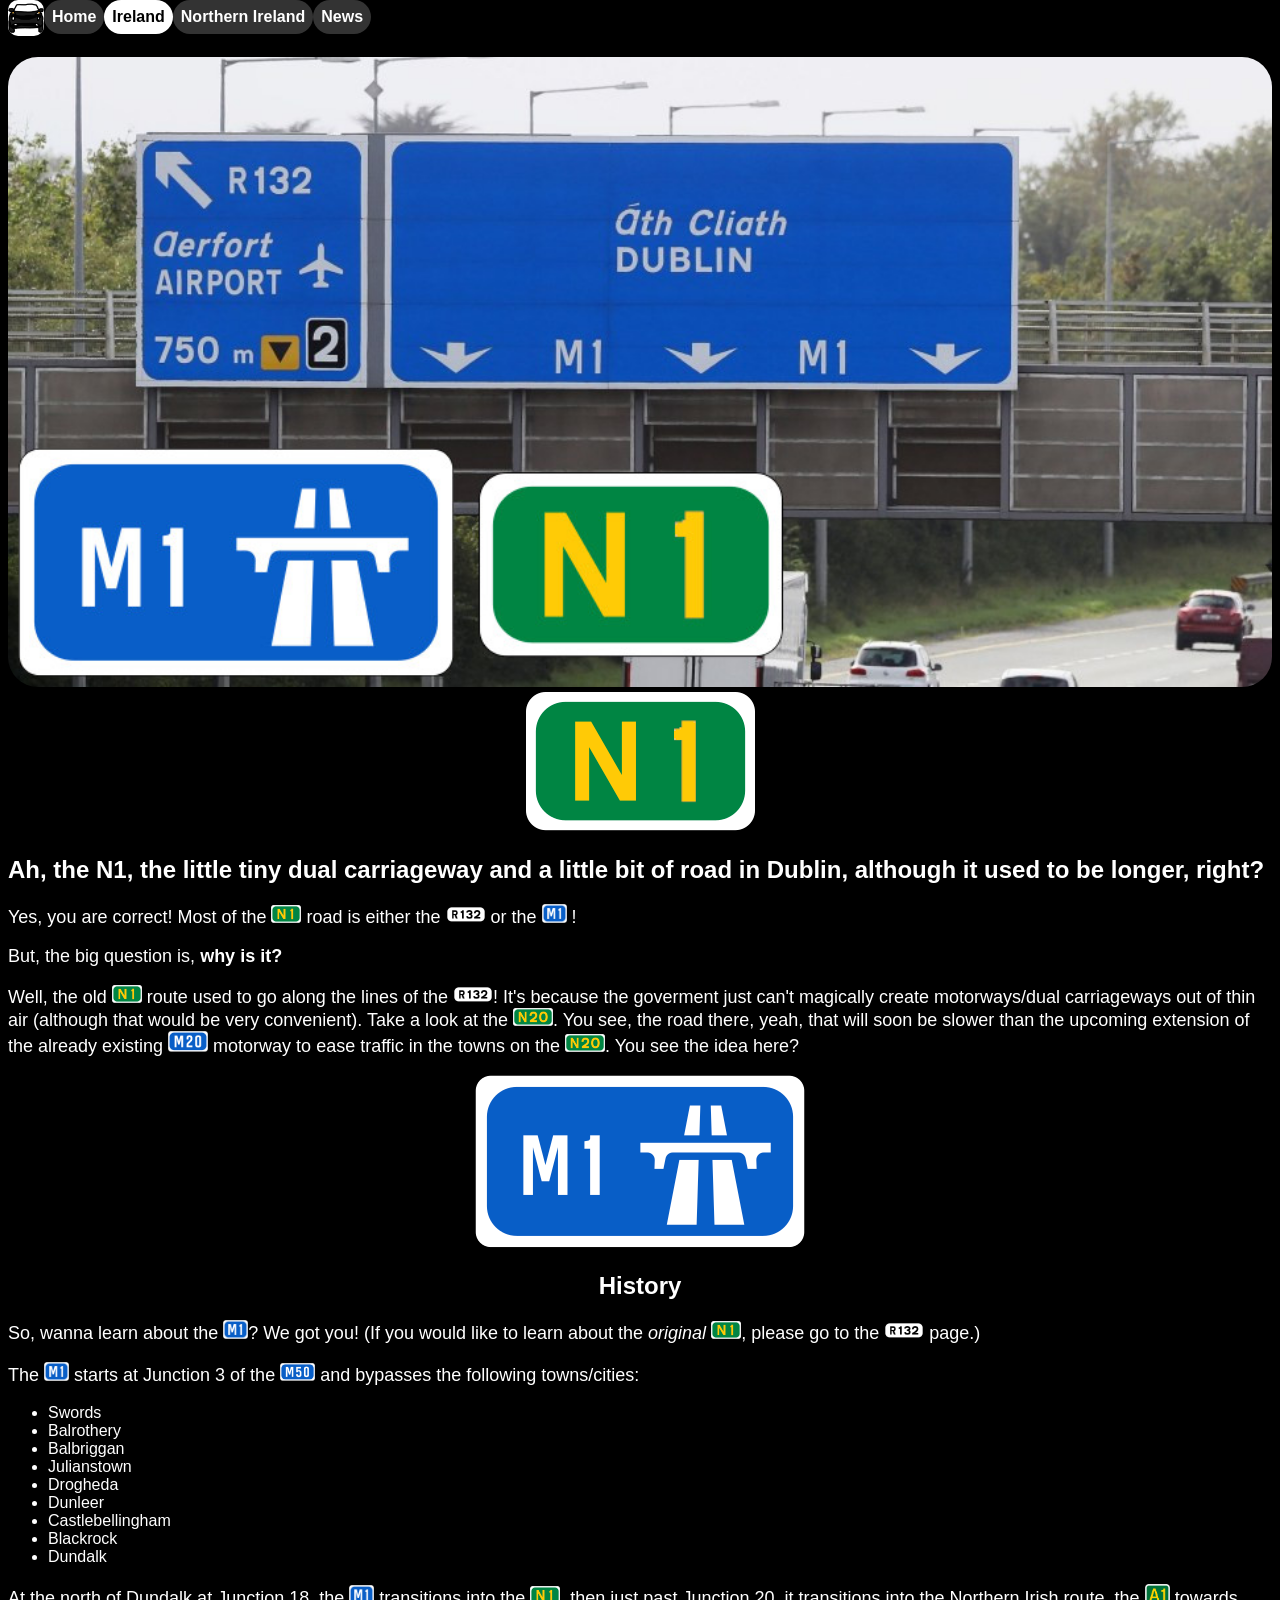
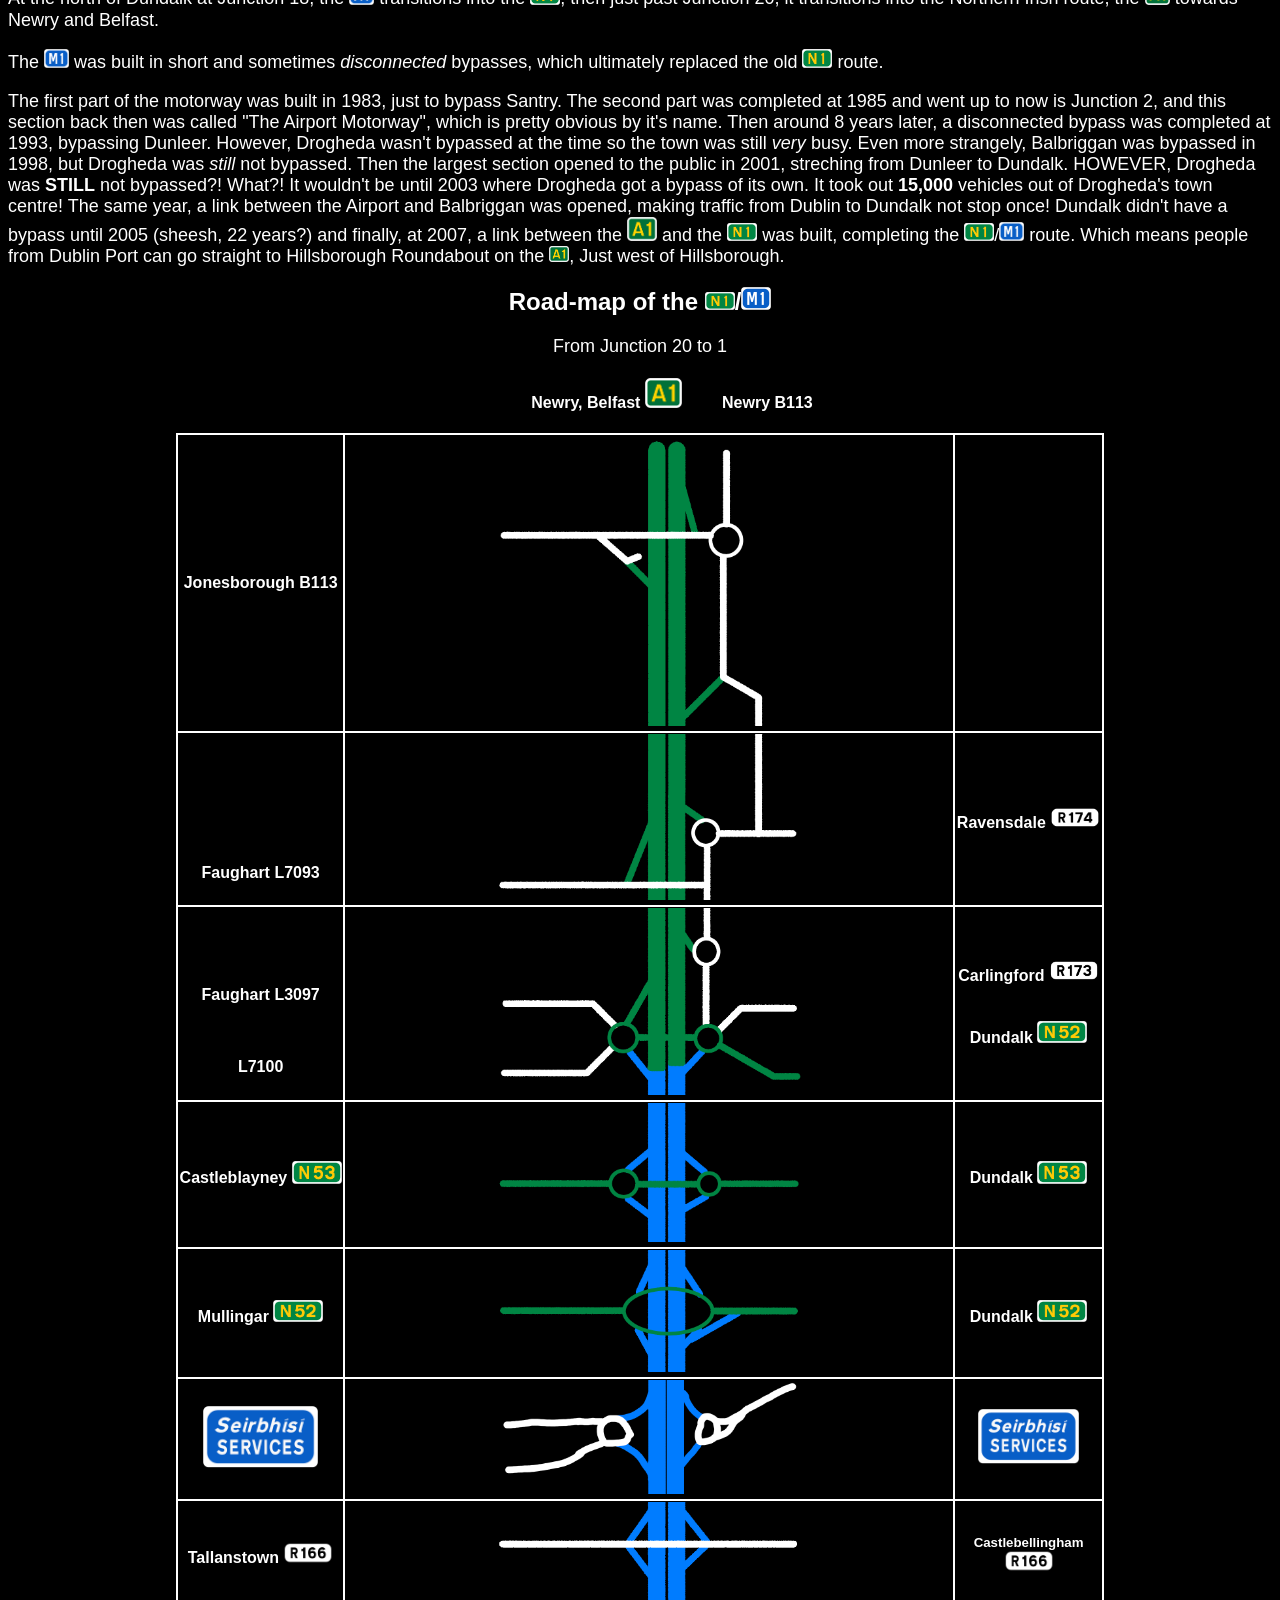
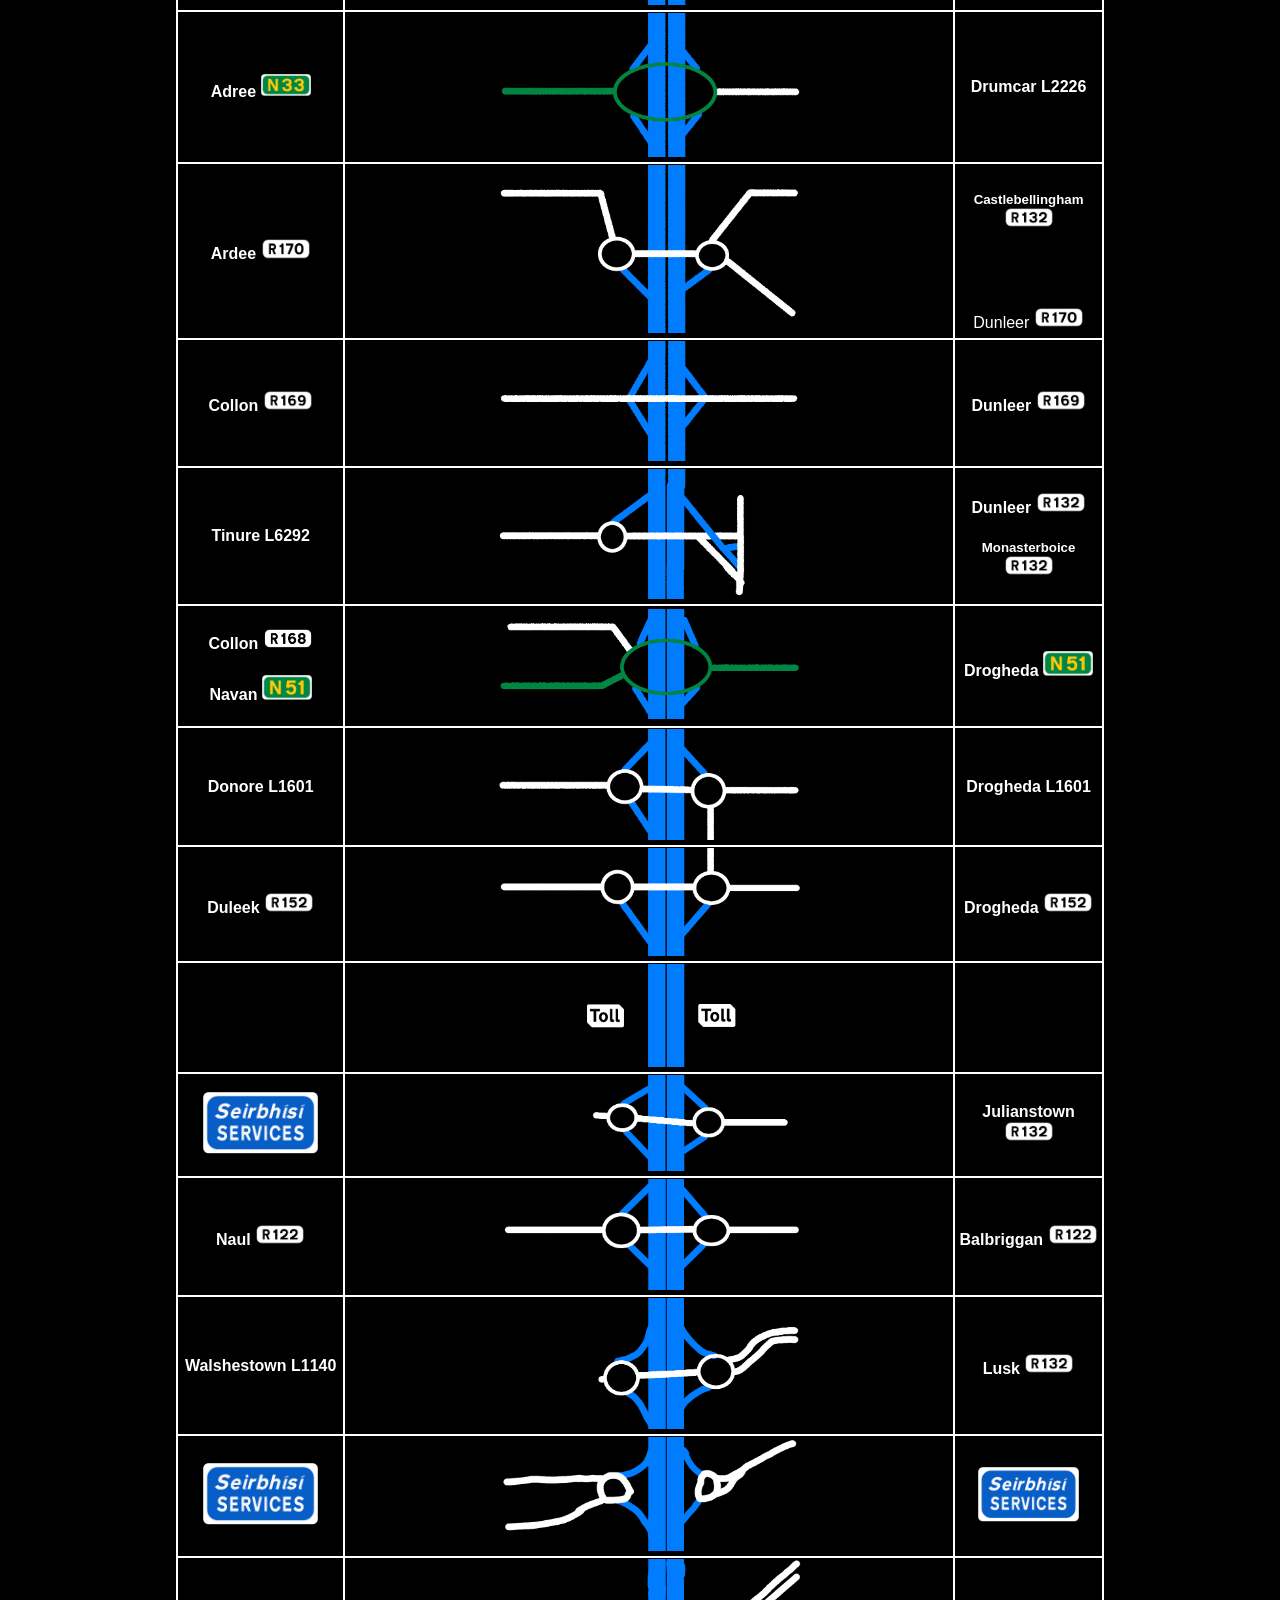
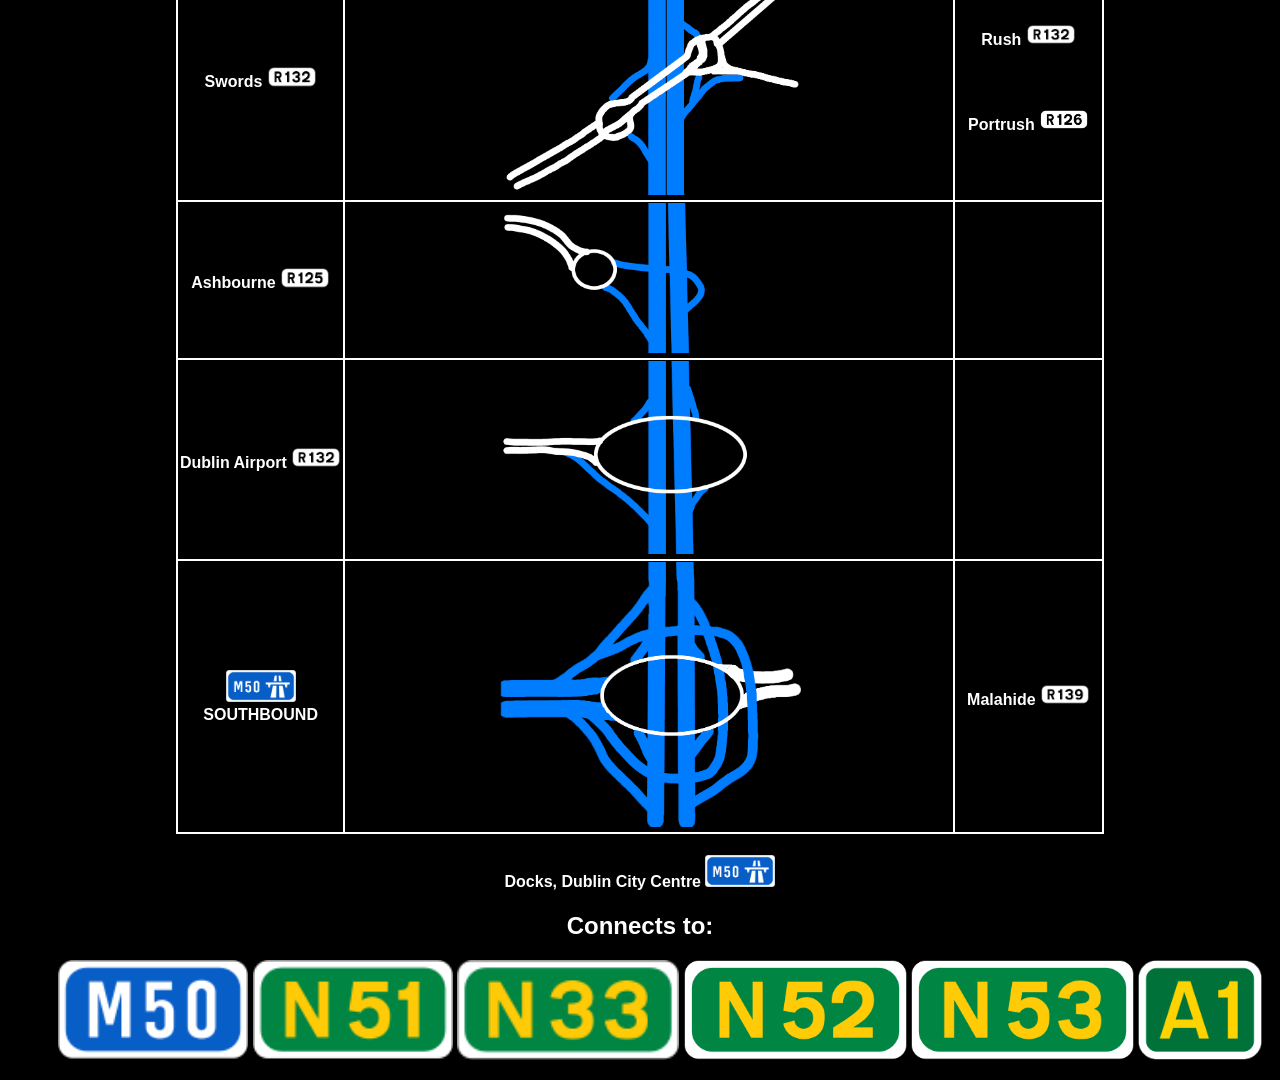
==== countries/ireland/roads/m1.html @ a6c25f9a "adding code" ====
<!DOCTYPE html>
<html>
    <head>
        <link rel="icon" type="image/x-icon" href="../../../global_images/favicon.ico">
        <link rel="stylesheet" href="../../../style.css">
        <title>M1 | Road Info Ireland</title>
    </head>
    <body>
        <nav class="centrenav">
            <ul>
                <li><img src="../../../global_images/favicon.ico" alt="logo"></li>
                <li><a href="../../../index.html">Home</a></li>
                <li><a class="active" href="../../../countries/ireland.html">Ireland</a></li>
                <li><a href="../../../countries/northernireland.html">Northern Ireland</a></li>
                <li><a href="../../../news.html">News</a></li>
            </ul>
        </nav>
        <p>‎ </p>
        <div class="centre">
            <img style="width: 100%; border-radius: 30px;" src="./images/n1:m1/bgmod1.jpg" alt="bgmod1">
            <br>
            <img src="./images/n1:m1/n1.png" alt="n1">
        </div>
        <h2>Ah, the N1, the little tiny dual carriageway and a little bit of road in Dublin, although it used to be longer, right?</h2>
        <p>Yes, you are correct! Most of the <img style="width: 30px;" src="./images/n1:m1/n1.png" alt="N1"> road is either the <img style="width: 40px;" src="./images/n1:m1/r132.png" alt="R132">  or the <img style="width: 25px;" src="./images/n1:m1/m1_no_entry_icon.png" alt="M1"> !</p>
        <p>But, the big question is, <strong>why is it?</strong></p>
        <p>Well, the old <img style="width: 30px;" src="./images/n1:m1/n1.png" alt="N1"> route used to go along the lines of the <img style="width: 40px;" src="./images/n1:m1/r132.png" alt="R132">! It's because the goverment just can't magically create motorways/dual carriageways out of thin air (although that would be very convenient). Take a look at the <img style="width: 40px;" src="./images/n20:m20/n20.png" alt="N20">. You see, the road there, yeah, that will soon be slower than the upcoming extension of the already existing <img style="width: 40px;" src="./images/n20:m20/m20_no_entry_icon.png" alt="M20"> motorway to ease traffic in the towns on the <img style="width: 40px;" src="./images/n20:m20/n20.png" alt="N20">. You see the idea here?</p>
        <div class="centre">
            <img src="./images/n1:m1/m1.png" alt="M1">
        </div>
        <h2 class="centre">History</h2>
        <div id="history">
            <p>So, wanna learn about the <img style="width: 25px;" src="./images/n1:m1/m1_no_entry_icon.png" alt="M1">? We got you! (If you would like to learn about the <em>original</em> <img style="width: 30px;" src="./images/n1:m1/n1.png" alt="N1">, please go to the <a href="./r132.html"><img style="width: 40px;" src="./images/n1:m1/r132.png" alt="R132"></a> page.)</p>
            <p>The <img style="width: 25px;" src="./images/n1:m1/m1_no_entry_icon.png" alt="M1"> starts at Junction 3 of the <a href="./m50.html"><img style="width: 35px;" src="./images/m50/m50_no_entry_icon.png" alt="M50"></a> and bypasses the following towns/cities:</p>
            <ul>
                <li>Swords</li>
                <li>Balrothery</li>
                <li>Balbriggan</li>
                <li>Julianstown</li>
                <li>Drogheda</li>
                <li>Dunleer</li>
                <li>Castlebellingham</li>
                <li>Blackrock</li>
                <li>Dundalk</li>
            </ul>
            <p>At the north of Dundalk at Junction 18, the <img style="width: 25px;" src="./images/n1:m1/m1_no_entry_icon.png" alt="M1"> transitions into the <img style="width: 30px;" src="./images/n1:m1/n1.png" alt="N1">, then just past Junction 20, it transitions into the Northern Irish route, the <img style="width: 25px;" src="../../northernireland/roads/a1/images/a1.png" alt="A1"> towards Newry and Belfast.</p>
            <p>The <img style="width: 25px;" src="./images/n1:m1/m1_no_entry_icon.png" alt="M1"> was built in short and sometimes <em>disconnected</em> bypasses, which ultimately replaced the old  <img style="width: 30px;" src="./images/n1:m1/n1.png" alt="N1"> route.</p>
        <p>The first part of the motorway was built in 1983, just to bypass Santry. The second part was completed at 1985 and went up to now is Junction 2, and this section back then was called "The Airport Motorway", which is pretty obvious by it's name. Then around 8 years later, a disconnected bypass was completed at 1993, bypassing Dunleer. However, Drogheda wasn't bypassed at the time so the town was still <em>very</em> busy. Even more strangely, Balbriggan was bypassed in 1998, but Drogheda was <em>still</em> not bypassed. Then the largest section opened to the public in 2001, streching from Dunleer to Dundalk. HOWEVER, Drogheda was <strong>STILL</strong> not bypassed?! What?! It wouldn't be until 2003 where Drogheda got a bypass of its own. It took out <strong>15,000</strong> vehicles out of Drogheda's town centre! The same year, a link between the Airport and Balbriggan was opened, making traffic from Dublin to Dundalk not stop once! Dundalk didn't have a bypass until 2005 (sheesh, 22 years?) and finally, at 2007, a link between the <img style="width: 30px;" src="../../northernireland/roads/a1/images/a1.png" alt="A1"> and the <img style="width: 30px;" src="./images/n1:m1/n1.png" alt="N1"> was built, completing the <img style="width: 30px;" src="./images/n1:m1/n1.png" alt="N1">/<img style="width: 25px;" src="./images/n1:m1/m1_no_entry_icon.png" alt="M1"> route. Which means people from Dublin Port can go straight to Hillsborough Roundabout on the <img style="width: 20px;" src="../../northernireland/roads/a1/images/a1.png" alt="A1">, Just west of Hillsborough.</p>
        </div>
        <h2 class="centre">Road-map of the <img style="width: 30px;" src="./images/n1:m1/n1.png" alt="N1">/<img style="width: 30px;" src="./images/n1:m1/m1_no_entry_icon.png" alt="M1"></h2>
        <p class="centre">From Junction 20 to 1</p>
        <div id="roadmap">
            <h4>&ensp;&ensp;&ensp;&ensp;&ensp;&ensp;&ensp;&ensp;Newry, Belfast <img style="height: 30px;" src="../../northernireland/roads/a1/images/a1.png" alt="A1">&ensp;&ensp;&ensp;&ensp;&ensp;Newry B113</h4>
            <table>
                <tr>
                    <td><h4>Jonesborough B113</h4></td>
                    <td><img style="width: 50%;" src="./images/n1:m1/junctions/20.png" alt="junction 20"></td>
                </tr>
                <tr>
                    <td><h4><br><br><br><br><br><br>Faughart L7093</h4></td>
                    <td><img style="width: 50%;" src="./images/n1:m1/junctions/19.png" alt="junction 19"></td>
                    <td><h4>Ravensdale <img width="50px" src="./images/n1:m1/r174.png" alt="R174"></h4></td>
                </tr>
                <tr>
                    <td><h4><br><br><br>Faughart L3097 <br><br><br><br>L7100</h4></td>
                    <td><img style="width: 50%;" src="./images/n1:m1/junctions/18.png" alt="junction 18"></td>
                    <td><h4>Carlingford <img style="width: 50px;" src="./images/n1:m1/r173.png" alt="R173"><br><br><br>Dundalk <img width="50px" src="./images/n52/n52.png" alt="N52"></h4></td>
                </tr>
                <tr>
                    <td><h4>Castleblayney <img style="width: 50px;" src="./images/n53/n53.png" alt="N53"></h4></td>
                    <td><img style="width: 50%;" src="./images/n1:m1/junctions/17.png" alt="junction 17"></td>
                    <td><h4>Dundalk <img style="width: 50px;" src="./images/n53/n53.png" alt="N53"></h4></td>
                </tr>
                <tr>
                    <td><h4>Mullingar <img style="width: 50px;" src="./images/n52/n52.png" alt="N52"></h4></td>
                    <td><img style="width: 50%;" src="./images/n1:m1/junctions/16.png" alt="junction 16"></td>
                    <td><h4>Dundalk <img style="width: 50px;" src="./images/n52/n52.png" alt="N52"></h4></td>
                </tr>
                <tr>
                    <td><h4><img style="width: 70%;" src="../../../global_images/services.png" alt="Services"></h4></td>
                    <td><img style="width: 50%;" src="./images/n1:m1/junctions/services1.png" alt="Castlebellingham Services"></td>
                    <td><h4><img style="width: 70%;" src="../../../global_images/services.png" alt="Services"></h4></td>
                </tr>
                <tr>
                    <td><h4>Tallanstown <img style="width: 50px;" src="./images/n1:m1/r116.png" alt="R116"></h4></td>
                    <td><img style="width: 50%;" src="./images/n1:m1/junctions/15.png" alt="junction 15"></td>
                    <td><h5>Castlebellingham <img style="width: 50px;" src="./images/n1:m1/r116.png" alt="R116"></h5></td>
                </tr>
                <tr>
                    <td><h4>Adree <img style="width: 50px;" src="./images/n33/n33.png" alt="N33"></h4></td>
                    <td><img style="width: 50%;" src="./images/n1:m1/junctions/14.png" alt="junction 14"></td>
                    <td><h4>Drumcar L2226</h4></td>
                </tr>
                <tr>
                    <td><h4>Ardee <img style="width: 50px;" src="./images/n1:m1/r170.png" alt="R170"></h4></td>
                    <td><img style="width: 50%;" src="./images/n1:m1/junctions/13.png" alt="junction 13"></td>
                    <td><h5>Castlebellingham <img style="width: 50px;" src="./images/n1:m1/r132.png" alt="R132"></h5><br><br><br>Dunleer <img style="width: 50px;" src="./images/n1:m1/r170.png" alt="R170"></td>
                </tr>
                <tr>
                    <td><h4>Collon <img style="width: 50px;" src="./images/n1:m1/r169.png" alt="R169"></h4></td>
                    <td><img style="width: 50%;" src="./images/n1:m1/junctions/12.png" alt="junction 12"></td>
                    <td><h4>Dunleer <img style="width: 50px;" src="./images/n1:m1/r169.png" alt="R169"></h4></td>
                </tr>
                <tr>
                    <td><h4>Tinure L6292</h4></td>
                    <td><img style="width: 50%;" src="./images/n1:m1/junctions/11.png" alt="junction 11"></td>
                    <td><h4>Dunleer <img style="width: 50px;" src="./images/n1:m1/r132.png" alt="R132"></h4><h5>Monasterboice <img style="width: 50px;" src="./images/n1:m1/r132.png" alt="R132"></h5></td>
                </tr>
                <tr>
                    <td><h4>Collon <img style="width: 50px;" src="./images/n1:m1/r168.png" alt="R168"></h4><h4>Navan <img style="width: 50px;" src="./images/n1:m1/n51.png" alt="N51"></h4></td>
                    <td><img style="width: 50%;" src="./images/n1:m1/junctions/10.png" alt="junction 10"></td>
                    <td><h4>Drogheda <img style="width: 50px;" src="./images/n1:m1/n51.png" alt="N51"></h4></td>
                </tr>
                <tr>
                    <td><h4>Donore L1601</h4></td>
                    <td><img style="width: 50%;" src="./images/n1:m1/junctions/9.png" alt="junction 9"></td>
                    <td><h4>Drogheda L1601</h4></td>
                </tr>
                <tr>
                    <td><h4>Duleek <img style="width: 50px;" src="./images/n1:m1/r152.png" alt="R152"></h4></td>
                    <td><img style="width: 50%;" src="./images/n1:m1/junctions/8.png" alt="junction 8"></td>
                    <td><h4>Drogheda <img style="width: 50px;" src="./images/n1:m1/r152.png" alt="R152"></h4></td>
                </tr>
                <tr>
                    <td></td>
                    <td><img style="width: 50%;" src="./images/n1:m1/junctions/toll.png" alt="toll"></td>
                    <td></td>
                </tr>
                <tr>
                    <td><img style="width: 70%;" src="../../../global_images/services.png" alt="Services"></td>
                    <td><img style="width: 50%;" src="./images/n1:m1/junctions/7.png" alt="junction 7"></td>
                    <td><h4>Julianstown <img style="width: 50px;" src="./images/n1:m1/r132.png" alt="R132"></h4></td>
                </tr>
                <tr>
                    <td><h4>Naul <img style="width: 50px;" src="./images/n1:m1/r122.png" alt="R122"></h4></td>
                    <td><img style="width: 50%;" src="./images/n1:m1/junctions/6.png" alt="junction 6"></td>
                    <td><h4>Balbriggan <img style="width: 50px;" src="./images/n1:m1/r122.png" alt="R122"></h4></td>
                </tr>
                <tr>
                    <td><h4>Walshestown L1140</h4></td>
                    <td><img style="width: 50%;" src="./images/n1:m1/junctions/5.png" alt="junction 5"></td>
                    <td><h4>Lusk <img style="width: 50px;" src="./images/n1:m1/r132.png" alt="R132"></h4></td>
                </tr>
                <tr>
                    <td><img style="width: 70%;" src="../../../global_images/services.png" alt="Services"></td>
                    <td><img style="width: 50%;" src="./images/n1:m1/junctions/services1.png" alt="Lusk Services"></td>
                    <td><img style="width: 70%;" src="../../../global_images/services.png" alt="Services"></td>
                </tr>
                <tr>
                    <td><h4>Swords <img style="width: 50px;" src="./images/n1:m1/r132.png" alt="R132"></h4></td>
                    <td><img style="width: 50%;" src="./images/n1:m1/junctions/4.png" alt="junction 4"></td>
                    <td><h4>Rush <img style="width: 50px;" src="./images/n1:m1/r132.png" alt="R132"></h4><br><h4>Portrush <img style="width: 50px;" src="./images/n1:m1/r126.png" alt="R126"></h4></td>
                </tr>
                <tr>
                    <td><h4>Ashbourne <img style="width: 50px;" src="./images/n1:m1/r125.png" alt="R125"></h4></td>
                    <td><img style="width: 50%;" src="./images/n1:m1/junctions/3.png" alt="junction 3"></td>
                    <td></td>
                </tr>
                <tr>
                    <td><h4>Dublin Airport <img style="width: 50px;" src="./images/n1:m1/r132.png" alt="R132"></h4></td>
                    <td><img style="width: 50%;" src="./images/n1:m1/junctions/2.png" alt="junction 2"></td>
                </tr>
                <tr>
                    <td><h4><a href="./m50.html"><img style="width: 70px;" src="./images/m50/m50.png" alt="M50"></a> SOUTHBOUND</h4></td>
                    <td><img style="width: 50%;" src="./images/n1:m1/junctions/1.png" alt="junction 1"></td>
                    <td><h4>Malahide <img style="width: 50px;" src="./images/n1:m1/r139.png" alt="R139"></h4></td>
                </tr>
            </table>
            <h4>Docks, Dublin City Centre <a href="./m50.html"><img style="width: 70px;" src="./images/m50/m50.png" alt="M50"></a></h4>
        </div>
        <div id="connectsto">
            <h2>Connects to:</h2>
            <ul>
                <li><a href="./m50.html"><img src="./images/m50/m50_no_entry_icon.png" alt="M50"></a></li>
                <li><a href="#"><img src="./images/n1:m1/n51.png" alt="N51"></a></li>
                <li><a href="#"><img src="./images/n33/n33.png" alt="N33"></a></li>
                <li><a href="#"><img src="./images/n52/n52.png" alt="N52"></a></li>
                <li><a href="#"><img src="./images/n53/n53.png" alt="N53"></a></li>
                <li><a href="#"><img src="../../northernireland/roads/a1/images/a1.png" alt="A1"></a></li>
            </ul>
        </div>
    <script src="../../../script.js"></script>
    </body>
</html>
---- style.css ----
@import url('https://fonts.googleapis.com/css2?family=Birthstone&display=swap');

.quote {
  font-family: "Birthstone", cursive;
  font-weight: 400;
  font-style: normal;
  font-size: 111px;
}


body {
    font-family: 'Segoe UI', Tahoma, Geneva, Verdana, sans-serif;
    color: white;
    background: black;
}

p {
    font-size: large;
}

.centre {
    text-align: center;
}


.rounded {
    border-radius: 20px;
}

#roadmap {
    text-align: center;
    margin: 0 auto;
    max-width: 928px;
    table, th, td {
        border: 2px solid white;
        border-collapse: collapse;
    }
}

#connectsto {
    text-align: center;
    ul {
        list-style-type: none;
        li {
            display: inline;
            a {
                color: white;
                img {
                    height: 100px;
                }
            }
        }
    }
}

nav {
    font-weight: bold;
    ul {
        background-color: black;
        list-style-type: none;
        margin: 0;
        padding: 0;
        width: 100%;
        top: 0;
        position: fixed;
        li {
            color: white;
            display: inline;
            float: left;
            a {
                border-radius: 20px;
                display: block;
                padding: 8px;
                background-color: #333333;
                text-decoration: none;
                color: white;
            }
            a:hover {
                background-color: #222222;
                color: white;
            }
            .active {
                background-color: white;
                color: black;
            }
            img {
                border-radius: 10px;
                background-color: white;
                height: 35.9px;
            }
        }
    }
}

#road-show {
    margin: auto;
    background: #333333;
    width: 40%;
    border-radius: 20px;
    img {
        width: 100%;
    }
    h3 {
        text-decoration: none;
        color: white;
    }
}

.info {
    text-align: center;
    position: fixed;
    width: 0;
    background: #111111;
    height: 100%;
    z-index: 1;
    top: 0;
    right: 0;
    overflow-x: hidden;
    transition: 0.5s;
    border-top-left-radius: 20px;
    border-bottom-left-radius: 20px;
    h4 {
        padding: 8px 8px 8px 32px;
        text-decoration: none;
        font-size: 25px;
        display: block;
        transition: 0.3s
    }
    #closebtn {
        width: 100%;
        background-color: white;
        color: black;
        position: absolute;
        top: 0;
        left: 0;
        font-size: 36px;
        border-radius: 20px;
    }
}

@media screen and (max-height: 450px) {
    .sidenav {padding-top: 15px;}
    .sidenav a {font-size: 18px;}
}

.warning {
    text-align: center;
    background: rgb(250, 222, 74);
    border-radius: 20px;
    border-style: solid;
    border-color: gold;
    border-width: 20px;
    color: black;
    img {
        width: 60px;
    }
}

a {
    color: white;
}

.junctionnum {
    border-radius: 20px;
    border-color: white;
    border-width: 3px;
    border-style: solid;
}
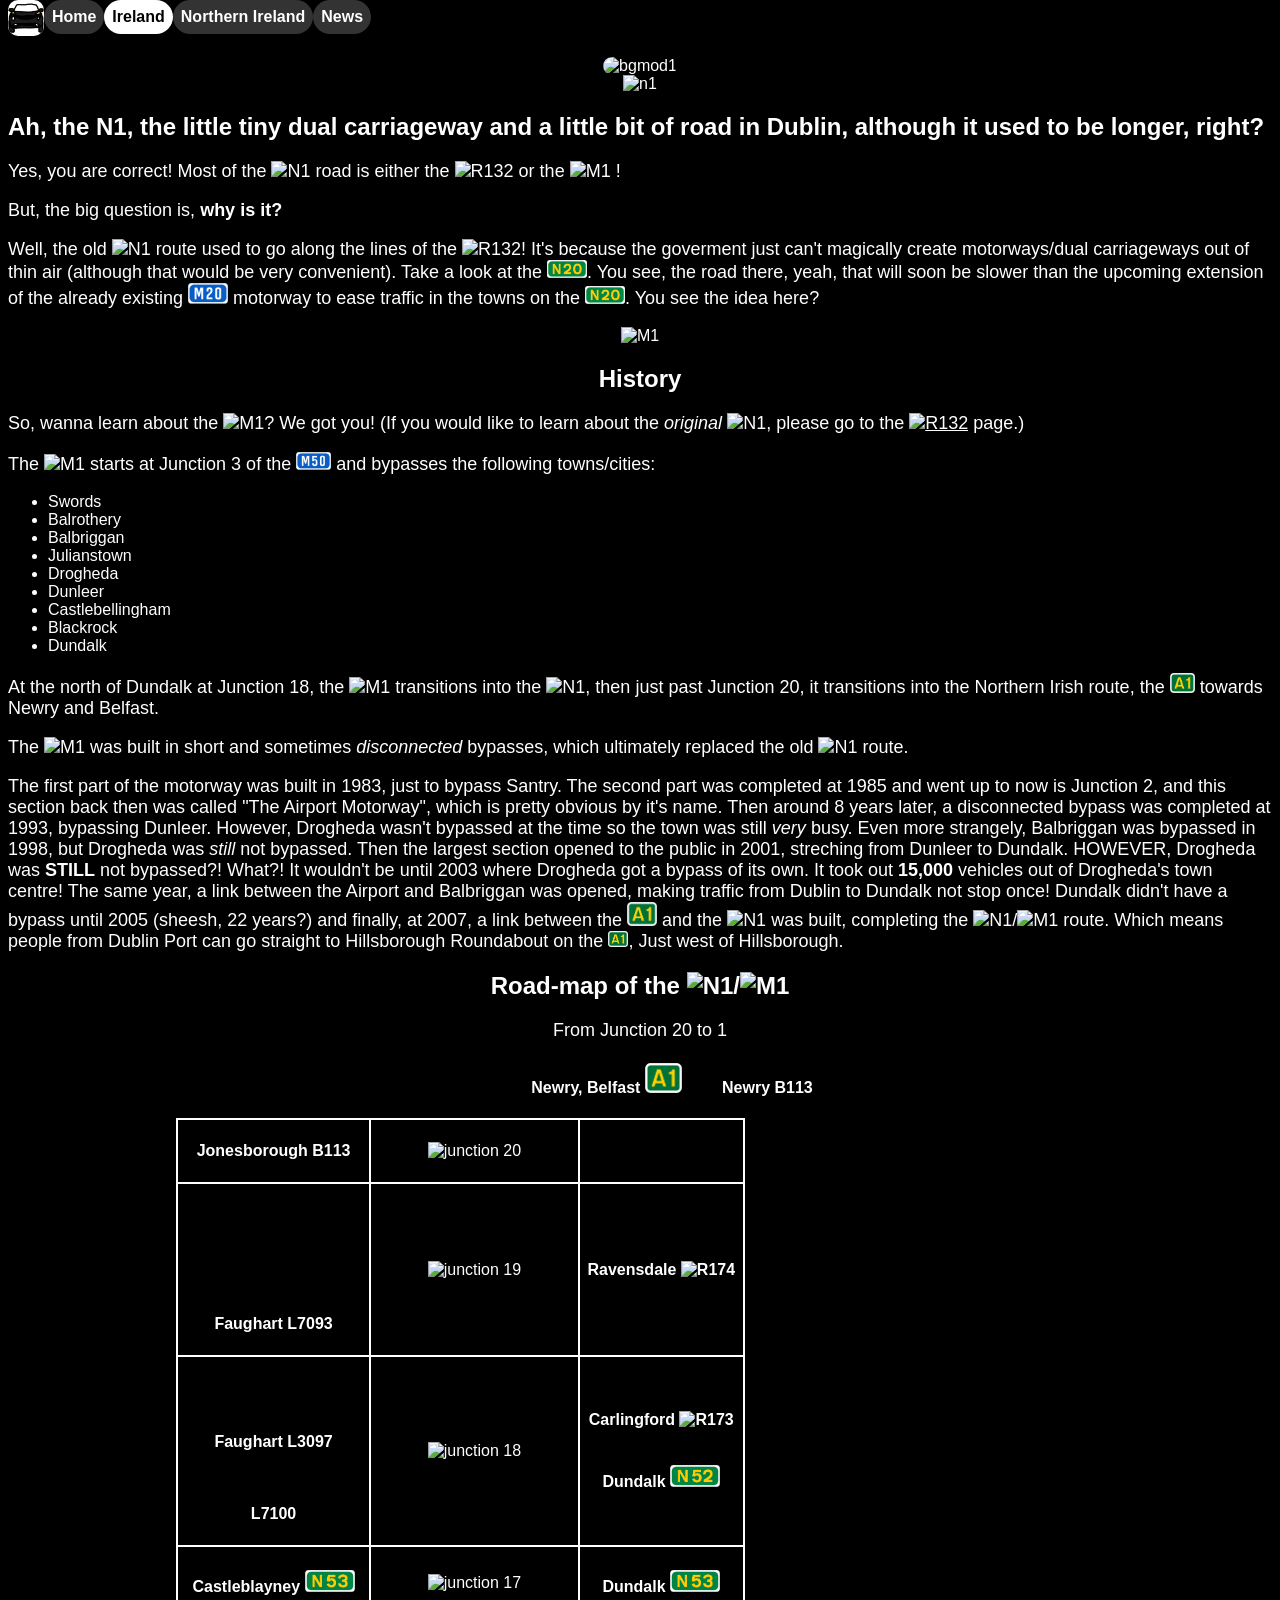
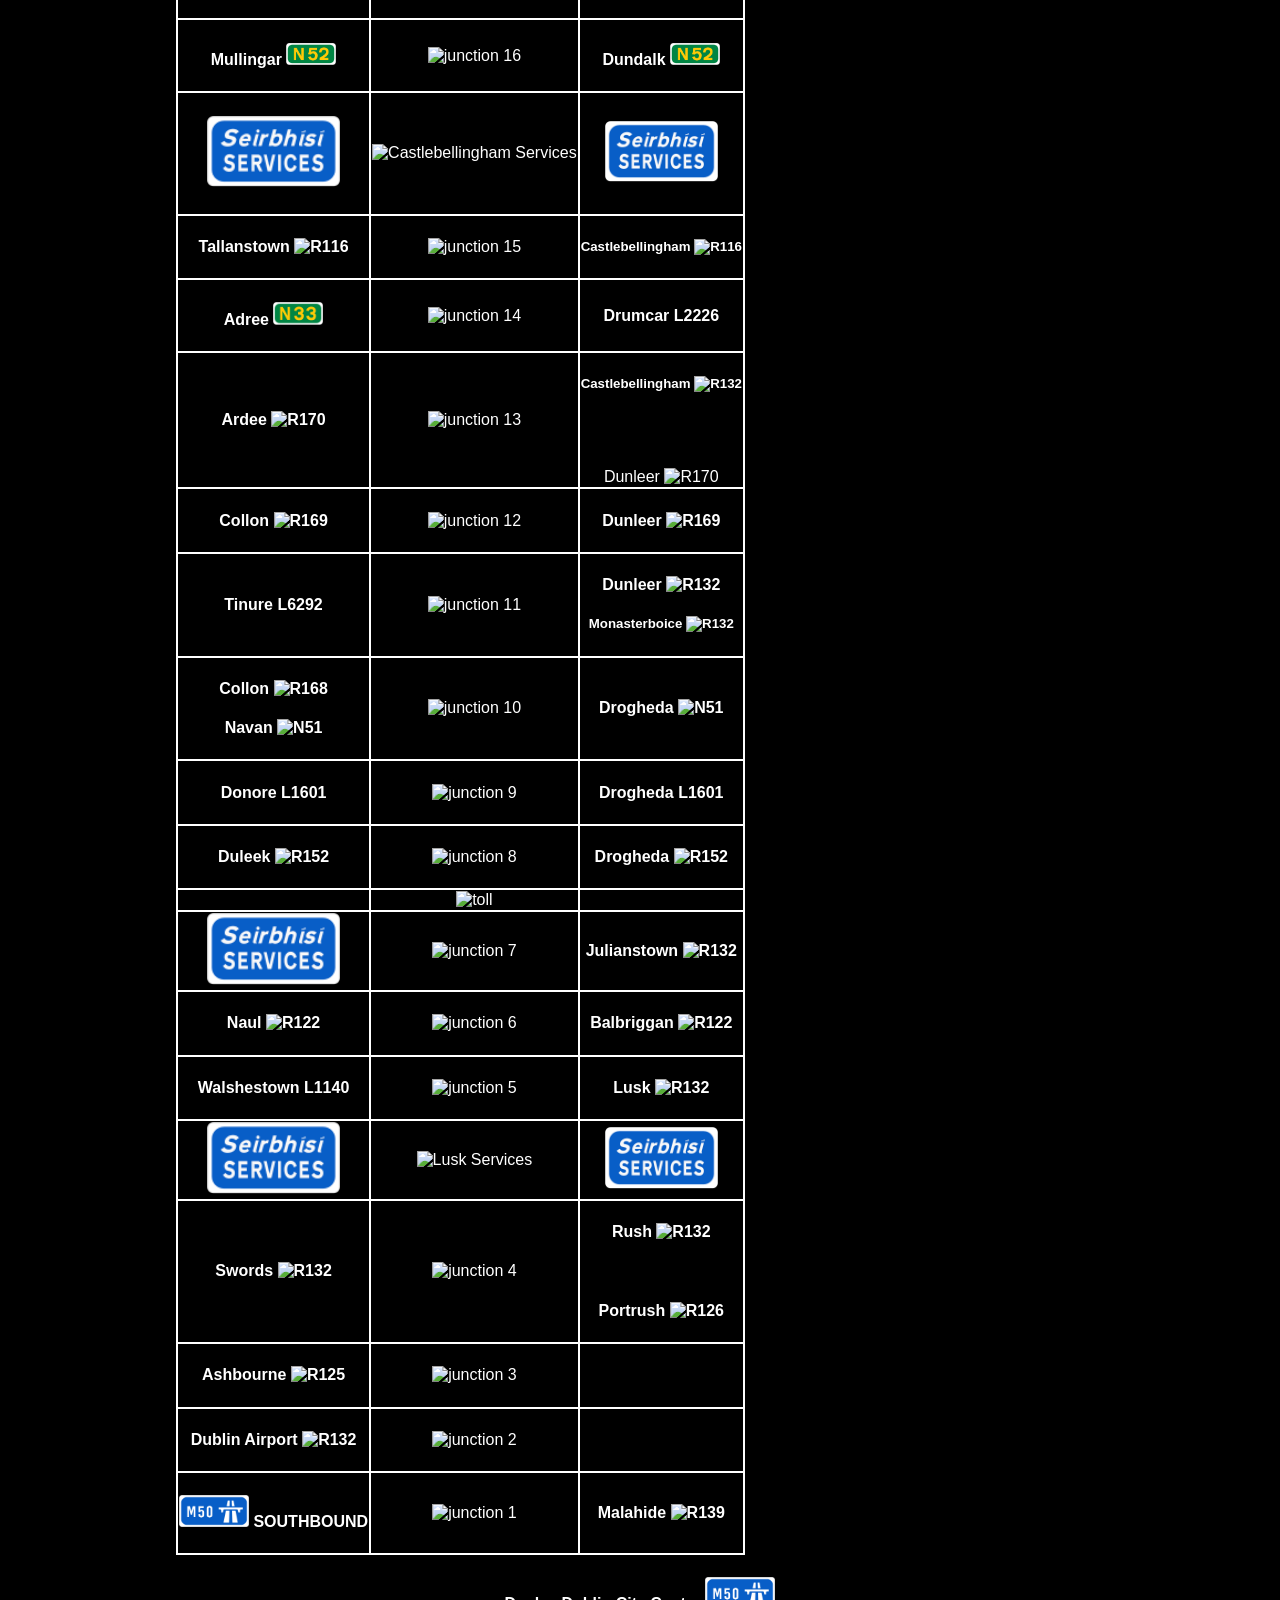
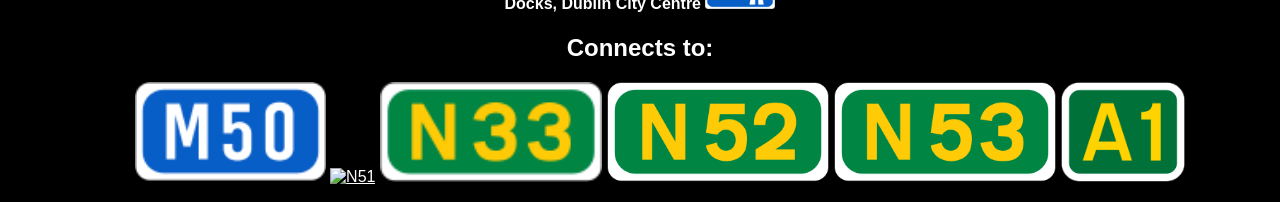
==== commit e120a0aa: "meow" ====
--- a/countries/ireland/roads/m1.html
+++ b/countries/ireland/roads/m1.html
@@ -17,21 +17,21 @@
         </nav>
         <p>‎ </p>
         <div class="centre">
-            <img style="width: 100%; border-radius: 30px;" src="./images/n1:m1/bgmod1.jpg" alt="bgmod1">
+            <img style="width: 100%; border-radius: 30px;" src="./images/n1_m1/bgmod1.jpg" alt="bgmod1">
             <br>
-            <img src="./images/n1:m1/n1.png" alt="n1">
+            <img src="./images/n1_m1/n1.png" alt="n1">
         </div>
         <h2>Ah, the N1, the little tiny dual carriageway and a little bit of road in Dublin, although it used to be longer, right?</h2>
-        <p>Yes, you are correct! Most of the <img style="width: 30px;" src="./images/n1:m1/n1.png" alt="N1"> road is either the <img style="width: 40px;" src="./images/n1:m1/r132.png" alt="R132">  or the <img style="width: 25px;" src="./images/n1:m1/m1_no_entry_icon.png" alt="M1"> !</p>
+        <p>Yes, you are correct! Most of the <img style="width: 30px;" src="./images/n1_m1/n1.png" alt="N1"> road is either the <img style="width: 40px;" src="./images/n1_m1/r132.png" alt="R132">  or the <img style="width: 25px;" src="./images/n1_m1/m1_no_entry_icon.png" alt="M1"> !</p>
         <p>But, the big question is, <strong>why is it?</strong></p>
-        <p>Well, the old <img style="width: 30px;" src="./images/n1:m1/n1.png" alt="N1"> route used to go along the lines of the <img style="width: 40px;" src="./images/n1:m1/r132.png" alt="R132">! It's because the goverment just can't magically create motorways/dual carriageways out of thin air (although that would be very convenient). Take a look at the <img style="width: 40px;" src="./images/n20:m20/n20.png" alt="N20">. You see, the road there, yeah, that will soon be slower than the upcoming extension of the already existing <img style="width: 40px;" src="./images/n20:m20/m20_no_entry_icon.png" alt="M20"> motorway to ease traffic in the towns on the <img style="width: 40px;" src="./images/n20:m20/n20.png" alt="N20">. You see the idea here?</p>
+        <p>Well, the old <img style="width: 30px;" src="./images/n1_m1/n1.png" alt="N1"> route used to go along the lines of the <img style="width: 40px;" src="./images/n1_m1/r132.png" alt="R132">! It's because the goverment just can't magically create motorways/dual carriageways out of thin air (although that would be very convenient). Take a look at the <img style="width: 40px;" src="./images/n20:m20/n20.png" alt="N20">. You see, the road there, yeah, that will soon be slower than the upcoming extension of the already existing <img style="width: 40px;" src="./images/n20:m20/m20_no_entry_icon.png" alt="M20"> motorway to ease traffic in the towns on the <img style="width: 40px;" src="./images/n20:m20/n20.png" alt="N20">. You see the idea here?</p>
         <div class="centre">
-            <img src="./images/n1:m1/m1.png" alt="M1">
+            <img src="./images/n1_m1/m1.png" alt="M1">
         </div>
         <h2 class="centre">History</h2>
         <div id="history">
-            <p>So, wanna learn about the <img style="width: 25px;" src="./images/n1:m1/m1_no_entry_icon.png" alt="M1">? We got you! (If you would like to learn about the <em>original</em> <img style="width: 30px;" src="./images/n1:m1/n1.png" alt="N1">, please go to the <a href="./r132.html"><img style="width: 40px;" src="./images/n1:m1/r132.png" alt="R132"></a> page.)</p>
-            <p>The <img style="width: 25px;" src="./images/n1:m1/m1_no_entry_icon.png" alt="M1"> starts at Junction 3 of the <a href="./m50.html"><img style="width: 35px;" src="./images/m50/m50_no_entry_icon.png" alt="M50"></a> and bypasses the following towns/cities:</p>
+            <p>So, wanna learn about the <img style="width: 25px;" src="./images/n1_m1/m1_no_entry_icon.png" alt="M1">? We got you! (If you would like to learn about the <em>original</em> <img style="width: 30px;" src="./images/n1_m1/n1.png" alt="N1">, please go to the <a href="./r132.html"><img style="width: 40px;" src="./images/n1_m1/r132.png" alt="R132"></a> page.)</p>
+            <p>The <img style="width: 25px;" src="./images/n1_m1/m1_no_entry_icon.png" alt="M1"> starts at Junction 3 of the <a href="./m50.html"><img style="width: 35px;" src="./images/m50/m50_no_entry_icon.png" alt="M50"></a> and bypasses the following towns/cities:</p>
             <ul>
                 <li>Swords</li>
                 <li>Balrothery</li>
@@ -43,127 +43,127 @@
                 <li>Blackrock</li>
                 <li>Dundalk</li>
             </ul>
-            <p>At the north of Dundalk at Junction 18, the <img style="width: 25px;" src="./images/n1:m1/m1_no_entry_icon.png" alt="M1"> transitions into the <img style="width: 30px;" src="./images/n1:m1/n1.png" alt="N1">, then just past Junction 20, it transitions into the Northern Irish route, the <img style="width: 25px;" src="../../northernireland/roads/a1/images/a1.png" alt="A1"> towards Newry and Belfast.</p>
-            <p>The <img style="width: 25px;" src="./images/n1:m1/m1_no_entry_icon.png" alt="M1"> was built in short and sometimes <em>disconnected</em> bypasses, which ultimately replaced the old  <img style="width: 30px;" src="./images/n1:m1/n1.png" alt="N1"> route.</p>
-        <p>The first part of the motorway was built in 1983, just to bypass Santry. The second part was completed at 1985 and went up to now is Junction 2, and this section back then was called "The Airport Motorway", which is pretty obvious by it's name. Then around 8 years later, a disconnected bypass was completed at 1993, bypassing Dunleer. However, Drogheda wasn't bypassed at the time so the town was still <em>very</em> busy. Even more strangely, Balbriggan was bypassed in 1998, but Drogheda was <em>still</em> not bypassed. Then the largest section opened to the public in 2001, streching from Dunleer to Dundalk. HOWEVER, Drogheda was <strong>STILL</strong> not bypassed?! What?! It wouldn't be until 2003 where Drogheda got a bypass of its own. It took out <strong>15,000</strong> vehicles out of Drogheda's town centre! The same year, a link between the Airport and Balbriggan was opened, making traffic from Dublin to Dundalk not stop once! Dundalk didn't have a bypass until 2005 (sheesh, 22 years?) and finally, at 2007, a link between the <img style="width: 30px;" src="../../northernireland/roads/a1/images/a1.png" alt="A1"> and the <img style="width: 30px;" src="./images/n1:m1/n1.png" alt="N1"> was built, completing the <img style="width: 30px;" src="./images/n1:m1/n1.png" alt="N1">/<img style="width: 25px;" src="./images/n1:m1/m1_no_entry_icon.png" alt="M1"> route. Which means people from Dublin Port can go straight to Hillsborough Roundabout on the <img style="width: 20px;" src="../../northernireland/roads/a1/images/a1.png" alt="A1">, Just west of Hillsborough.</p>
+            <p>At the north of Dundalk at Junction 18, the <img style="width: 25px;" src="./images/n1_m1/m1_no_entry_icon.png" alt="M1"> transitions into the <img style="width: 30px;" src="./images/n1_m1/n1.png" alt="N1">, then just past Junction 20, it transitions into the Northern Irish route, the <img style="width: 25px;" src="../../northernireland/roads/a1/images/a1.png" alt="A1"> towards Newry and Belfast.</p>
+            <p>The <img style="width: 25px;" src="./images/n1_m1/m1_no_entry_icon.png" alt="M1"> was built in short and sometimes <em>disconnected</em> bypasses, which ultimately replaced the old  <img style="width: 30px;" src="./images/n1_m1/n1.png" alt="N1"> route.</p>
+        <p>The first part of the motorway was built in 1983, just to bypass Santry. The second part was completed at 1985 and went up to now is Junction 2, and this section back then was called "The Airport Motorway", which is pretty obvious by it's name. Then around 8 years later, a disconnected bypass was completed at 1993, bypassing Dunleer. However, Drogheda wasn't bypassed at the time so the town was still <em>very</em> busy. Even more strangely, Balbriggan was bypassed in 1998, but Drogheda was <em>still</em> not bypassed. Then the largest section opened to the public in 2001, streching from Dunleer to Dundalk. HOWEVER, Drogheda was <strong>STILL</strong> not bypassed?! What?! It wouldn't be until 2003 where Drogheda got a bypass of its own. It took out <strong>15,000</strong> vehicles out of Drogheda's town centre! The same year, a link between the Airport and Balbriggan was opened, making traffic from Dublin to Dundalk not stop once! Dundalk didn't have a bypass until 2005 (sheesh, 22 years?) and finally, at 2007, a link between the <img style="width: 30px;" src="../../northernireland/roads/a1/images/a1.png" alt="A1"> and the <img style="width: 30px;" src="./images/n1_m1/n1.png" alt="N1"> was built, completing the <img style="width: 30px;" src="./images/n1_m1/n1.png" alt="N1">/<img style="width: 25px;" src="./images/n1_m1/m1_no_entry_icon.png" alt="M1"> route. Which means people from Dublin Port can go straight to Hillsborough Roundabout on the <img style="width: 20px;" src="../../northernireland/roads/a1/images/a1.png" alt="A1">, Just west of Hillsborough.</p>
         </div>
-        <h2 class="centre">Road-map of the <img style="width: 30px;" src="./images/n1:m1/n1.png" alt="N1">/<img style="width: 30px;" src="./images/n1:m1/m1_no_entry_icon.png" alt="M1"></h2>
+        <h2 class="centre">Road-map of the <img style="width: 30px;" src="./images/n1_m1/n1.png" alt="N1">/<img style="width: 30px;" src="./images/n1_m1/m1_no_entry_icon.png" alt="M1"></h2>
         <p class="centre">From Junction 20 to 1</p>
         <div id="roadmap">
             <h4>&ensp;&ensp;&ensp;&ensp;&ensp;&ensp;&ensp;&ensp;Newry, Belfast <img style="height: 30px;" src="../../northernireland/roads/a1/images/a1.png" alt="A1">&ensp;&ensp;&ensp;&ensp;&ensp;Newry B113</h4>
             <table>
                 <tr>
                     <td><h4>Jonesborough B113</h4></td>
-                    <td><img style="width: 50%;" src="./images/n1:m1/junctions/20.png" alt="junction 20"></td>
+                    <td><img style="width: 50%;" src="./images/n1_m1/junctions/20.png" alt="junction 20"></td>
                 </tr>
                 <tr>
                     <td><h4><br><br><br><br><br><br>Faughart L7093</h4></td>
-                    <td><img style="width: 50%;" src="./images/n1:m1/junctions/19.png" alt="junction 19"></td>
-                    <td><h4>Ravensdale <img width="50px" src="./images/n1:m1/r174.png" alt="R174"></h4></td>
+                    <td><img style="width: 50%;" src="./images/n1_m1/junctions/19.png" alt="junction 19"></td>
+                    <td><h4>Ravensdale <img width="50px" src="./images/n1_m1/r174.png" alt="R174"></h4></td>
                 </tr>
                 <tr>
                     <td><h4><br><br><br>Faughart L3097 <br><br><br><br>L7100</h4></td>
-                    <td><img style="width: 50%;" src="./images/n1:m1/junctions/18.png" alt="junction 18"></td>
-                    <td><h4>Carlingford <img style="width: 50px;" src="./images/n1:m1/r173.png" alt="R173"><br><br><br>Dundalk <img width="50px" src="./images/n52/n52.png" alt="N52"></h4></td>
+                    <td><img style="width: 50%;" src="./images/n1_m1/junctions/18.png" alt="junction 18"></td>
+                    <td><h4>Carlingford <img style="width: 50px;" src="./images/n1_m1/r173.png" alt="R173"><br><br><br>Dundalk <img width="50px" src="./images/n52/n52.png" alt="N52"></h4></td>
                 </tr>
                 <tr>
                     <td><h4>Castleblayney <img style="width: 50px;" src="./images/n53/n53.png" alt="N53"></h4></td>
-                    <td><img style="width: 50%;" src="./images/n1:m1/junctions/17.png" alt="junction 17"></td>
+                    <td><img style="width: 50%;" src="./images/n1_m1/junctions/17.png" alt="junction 17"></td>
                     <td><h4>Dundalk <img style="width: 50px;" src="./images/n53/n53.png" alt="N53"></h4></td>
                 </tr>
                 <tr>
                     <td><h4>Mullingar <img style="width: 50px;" src="./images/n52/n52.png" alt="N52"></h4></td>
-                    <td><img style="width: 50%;" src="./images/n1:m1/junctions/16.png" alt="junction 16"></td>
+                    <td><img style="width: 50%;" src="./images/n1_m1/junctions/16.png" alt="junction 16"></td>
                     <td><h4>Dundalk <img style="width: 50px;" src="./images/n52/n52.png" alt="N52"></h4></td>
                 </tr>
                 <tr>
                     <td><h4><img style="width: 70%;" src="../../../global_images/services.png" alt="Services"></h4></td>
-                    <td><img style="width: 50%;" src="./images/n1:m1/junctions/services1.png" alt="Castlebellingham Services"></td>
+                    <td><img style="width: 50%;" src="./images/n1_m1/junctions/services1.png" alt="Castlebellingham Services"></td>
                     <td><h4><img style="width: 70%;" src="../../../global_images/services.png" alt="Services"></h4></td>
                 </tr>
                 <tr>
-                    <td><h4>Tallanstown <img style="width: 50px;" src="./images/n1:m1/r116.png" alt="R116"></h4></td>
-                    <td><img style="width: 50%;" src="./images/n1:m1/junctions/15.png" alt="junction 15"></td>
-                    <td><h5>Castlebellingham <img style="width: 50px;" src="./images/n1:m1/r116.png" alt="R116"></h5></td>
+                    <td><h4>Tallanstown <img style="width: 50px;" src="./images/n1_m1/r116.png" alt="R116"></h4></td>
+                    <td><img style="width: 50%;" src="./images/n1_m1/junctions/15.png" alt="junction 15"></td>
+                    <td><h5>Castlebellingham <img style="width: 50px;" src="./images/n1_m1/r116.png" alt="R116"></h5></td>
                 </tr>
                 <tr>
                     <td><h4>Adree <img style="width: 50px;" src="./images/n33/n33.png" alt="N33"></h4></td>
-                    <td><img style="width: 50%;" src="./images/n1:m1/junctions/14.png" alt="junction 14"></td>
+                    <td><img style="width: 50%;" src="./images/n1_m1/junctions/14.png" alt="junction 14"></td>
                     <td><h4>Drumcar L2226</h4></td>
                 </tr>
                 <tr>
-                    <td><h4>Ardee <img style="width: 50px;" src="./images/n1:m1/r170.png" alt="R170"></h4></td>
-                    <td><img style="width: 50%;" src="./images/n1:m1/junctions/13.png" alt="junction 13"></td>
-                    <td><h5>Castlebellingham <img style="width: 50px;" src="./images/n1:m1/r132.png" alt="R132"></h5><br><br><br>Dunleer <img style="width: 50px;" src="./images/n1:m1/r170.png" alt="R170"></td>
+                    <td><h4>Ardee <img style="width: 50px;" src="./images/n1_m1/r170.png" alt="R170"></h4></td>
+                    <td><img style="width: 50%;" src="./images/n1_m1/junctions/13.png" alt="junction 13"></td>
+                    <td><h5>Castlebellingham <img style="width: 50px;" src="./images/n1_m1/r132.png" alt="R132"></h5><br><br><br>Dunleer <img style="width: 50px;" src="./images/n1_m1/r170.png" alt="R170"></td>
                 </tr>
                 <tr>
-                    <td><h4>Collon <img style="width: 50px;" src="./images/n1:m1/r169.png" alt="R169"></h4></td>
-                    <td><img style="width: 50%;" src="./images/n1:m1/junctions/12.png" alt="junction 12"></td>
-                    <td><h4>Dunleer <img style="width: 50px;" src="./images/n1:m1/r169.png" alt="R169"></h4></td>
+                    <td><h4>Collon <img style="width: 50px;" src="./images/n1_m1/r169.png" alt="R169"></h4></td>
+                    <td><img style="width: 50%;" src="./images/n1_m1/junctions/12.png" alt="junction 12"></td>
+                    <td><h4>Dunleer <img style="width: 50px;" src="./images/n1_m1/r169.png" alt="R169"></h4></td>
                 </tr>
                 <tr>
                     <td><h4>Tinure L6292</h4></td>
-                    <td><img style="width: 50%;" src="./images/n1:m1/junctions/11.png" alt="junction 11"></td>
-                    <td><h4>Dunleer <img style="width: 50px;" src="./images/n1:m1/r132.png" alt="R132"></h4><h5>Monasterboice <img style="width: 50px;" src="./images/n1:m1/r132.png" alt="R132"></h5></td>
+                    <td><img style="width: 50%;" src="./images/n1_m1/junctions/11.png" alt="junction 11"></td>
+                    <td><h4>Dunleer <img style="width: 50px;" src="./images/n1_m1/r132.png" alt="R132"></h4><h5>Monasterboice <img style="width: 50px;" src="./images/n1_m1/r132.png" alt="R132"></h5></td>
                 </tr>
                 <tr>
-                    <td><h4>Collon <img style="width: 50px;" src="./images/n1:m1/r168.png" alt="R168"></h4><h4>Navan <img style="width: 50px;" src="./images/n1:m1/n51.png" alt="N51"></h4></td>
-                    <td><img style="width: 50%;" src="./images/n1:m1/junctions/10.png" alt="junction 10"></td>
-                    <td><h4>Drogheda <img style="width: 50px;" src="./images/n1:m1/n51.png" alt="N51"></h4></td>
+                    <td><h4>Collon <img style="width: 50px;" src="./images/n1_m1/r168.png" alt="R168"></h4><h4>Navan <img style="width: 50px;" src="./images/n1_m1/n51.png" alt="N51"></h4></td>
+                    <td><img style="width: 50%;" src="./images/n1_m1/junctions/10.png" alt="junction 10"></td>
+                    <td><h4>Drogheda <img style="width: 50px;" src="./images/n1_m1/n51.png" alt="N51"></h4></td>
                 </tr>
                 <tr>
                     <td><h4>Donore L1601</h4></td>
-                    <td><img style="width: 50%;" src="./images/n1:m1/junctions/9.png" alt="junction 9"></td>
+                    <td><img style="width: 50%;" src="./images/n1_m1/junctions/9.png" alt="junction 9"></td>
                     <td><h4>Drogheda L1601</h4></td>
                 </tr>
                 <tr>
-                    <td><h4>Duleek <img style="width: 50px;" src="./images/n1:m1/r152.png" alt="R152"></h4></td>
-                    <td><img style="width: 50%;" src="./images/n1:m1/junctions/8.png" alt="junction 8"></td>
-                    <td><h4>Drogheda <img style="width: 50px;" src="./images/n1:m1/r152.png" alt="R152"></h4></td>
+                    <td><h4>Duleek <img style="width: 50px;" src="./images/n1_m1/r152.png" alt="R152"></h4></td>
+                    <td><img style="width: 50%;" src="./images/n1_m1/junctions/8.png" alt="junction 8"></td>
+                    <td><h4>Drogheda <img style="width: 50px;" src="./images/n1_m1/r152.png" alt="R152"></h4></td>
                 </tr>
                 <tr>
                     <td></td>
-                    <td><img style="width: 50%;" src="./images/n1:m1/junctions/toll.png" alt="toll"></td>
+                    <td><img style="width: 50%;" src="./images/n1_m1/junctions/toll.png" alt="toll"></td>
                     <td></td>
                 </tr>
                 <tr>
                     <td><img style="width: 70%;" src="../../../global_images/services.png" alt="Services"></td>
-                    <td><img style="width: 50%;" src="./images/n1:m1/junctions/7.png" alt="junction 7"></td>
-                    <td><h4>Julianstown <img style="width: 50px;" src="./images/n1:m1/r132.png" alt="R132"></h4></td>
+                    <td><img style="width: 50%;" src="./images/n1_m1/junctions/7.png" alt="junction 7"></td>
+                    <td><h4>Julianstown <img style="width: 50px;" src="./images/n1_m1/r132.png" alt="R132"></h4></td>
                 </tr>
                 <tr>
-                    <td><h4>Naul <img style="width: 50px;" src="./images/n1:m1/r122.png" alt="R122"></h4></td>
-                    <td><img style="width: 50%;" src="./images/n1:m1/junctions/6.png" alt="junction 6"></td>
-                    <td><h4>Balbriggan <img style="width: 50px;" src="./images/n1:m1/r122.png" alt="R122"></h4></td>
+                    <td><h4>Naul <img style="width: 50px;" src="./images/n1_m1/r122.png" alt="R122"></h4></td>
+                    <td><img style="width: 50%;" src="./images/n1_m1/junctions/6.png" alt="junction 6"></td>
+                    <td><h4>Balbriggan <img style="width: 50px;" src="./images/n1_m1/r122.png" alt="R122"></h4></td>
                 </tr>
                 <tr>
                     <td><h4>Walshestown L1140</h4></td>
-                    <td><img style="width: 50%;" src="./images/n1:m1/junctions/5.png" alt="junction 5"></td>
-                    <td><h4>Lusk <img style="width: 50px;" src="./images/n1:m1/r132.png" alt="R132"></h4></td>
+                    <td><img style="width: 50%;" src="./images/n1_m1/junctions/5.png" alt="junction 5"></td>
+                    <td><h4>Lusk <img style="width: 50px;" src="./images/n1_m1/r132.png" alt="R132"></h4></td>
                 </tr>
                 <tr>
                     <td><img style="width: 70%;" src="../../../global_images/services.png" alt="Services"></td>
-                    <td><img style="width: 50%;" src="./images/n1:m1/junctions/services1.png" alt="Lusk Services"></td>
+                    <td><img style="width: 50%;" src="./images/n1_m1/junctions/services1.png" alt="Lusk Services"></td>
                     <td><img style="width: 70%;" src="../../../global_images/services.png" alt="Services"></td>
                 </tr>
                 <tr>
-                    <td><h4>Swords <img style="width: 50px;" src="./images/n1:m1/r132.png" alt="R132"></h4></td>
-                    <td><img style="width: 50%;" src="./images/n1:m1/junctions/4.png" alt="junction 4"></td>
-                    <td><h4>Rush <img style="width: 50px;" src="./images/n1:m1/r132.png" alt="R132"></h4><br><h4>Portrush <img style="width: 50px;" src="./images/n1:m1/r126.png" alt="R126"></h4></td>
+                    <td><h4>Swords <img style="width: 50px;" src="./images/n1_m1/r132.png" alt="R132"></h4></td>
+                    <td><img style="width: 50%;" src="./images/n1_m1/junctions/4.png" alt="junction 4"></td>
+                    <td><h4>Rush <img style="width: 50px;" src="./images/n1_m1/r132.png" alt="R132"></h4><br><h4>Portrush <img style="width: 50px;" src="./images/n1_m1/r126.png" alt="R126"></h4></td>
                 </tr>
                 <tr>
-                    <td><h4>Ashbourne <img style="width: 50px;" src="./images/n1:m1/r125.png" alt="R125"></h4></td>
-                    <td><img style="width: 50%;" src="./images/n1:m1/junctions/3.png" alt="junction 3"></td>
+                    <td><h4>Ashbourne <img style="width: 50px;" src="./images/n1_m1/r125.png" alt="R125"></h4></td>
+                    <td><img style="width: 50%;" src="./images/n1_m1/junctions/3.png" alt="junction 3"></td>
                     <td></td>
                 </tr>
                 <tr>
-                    <td><h4>Dublin Airport <img style="width: 50px;" src="./images/n1:m1/r132.png" alt="R132"></h4></td>
-                    <td><img style="width: 50%;" src="./images/n1:m1/junctions/2.png" alt="junction 2"></td>
+                    <td><h4>Dublin Airport <img style="width: 50px;" src="./images/n1_m1/r132.png" alt="R132"></h4></td>
+                    <td><img style="width: 50%;" src="./images/n1_m1/junctions/2.png" alt="junction 2"></td>
                 </tr>
                 <tr>
                     <td><h4><a href="./m50.html"><img style="width: 70px;" src="./images/m50/m50.png" alt="M50"></a> SOUTHBOUND</h4></td>
-                    <td><img style="width: 50%;" src="./images/n1:m1/junctions/1.png" alt="junction 1"></td>
-                    <td><h4>Malahide <img style="width: 50px;" src="./images/n1:m1/r139.png" alt="R139"></h4></td>
+                    <td><img style="width: 50%;" src="./images/n1_m1/junctions/1.png" alt="junction 1"></td>
+                    <td><h4>Malahide <img style="width: 50px;" src="./images/n1_m1/r139.png" alt="R139"></h4></td>
                 </tr>
             </table>
             <h4>Docks, Dublin City Centre <a href="./m50.html"><img style="width: 70px;" src="./images/m50/m50.png" alt="M50"></a></h4>
@@ -172,7 +172,7 @@
             <h2>Connects to:</h2>
             <ul>
                 <li><a href="./m50.html"><img src="./images/m50/m50_no_entry_icon.png" alt="M50"></a></li>
-                <li><a href="#"><img src="./images/n1:m1/n51.png" alt="N51"></a></li>
+                <li><a href="#"><img src="./images/n1_m1/n51.png" alt="N51"></a></li>
                 <li><a href="#"><img src="./images/n33/n33.png" alt="N33"></a></li>
                 <li><a href="#"><img src="./images/n52/n52.png" alt="N52"></a></li>
                 <li><a href="#"><img src="./images/n53/n53.png" alt="N53"></a></li>
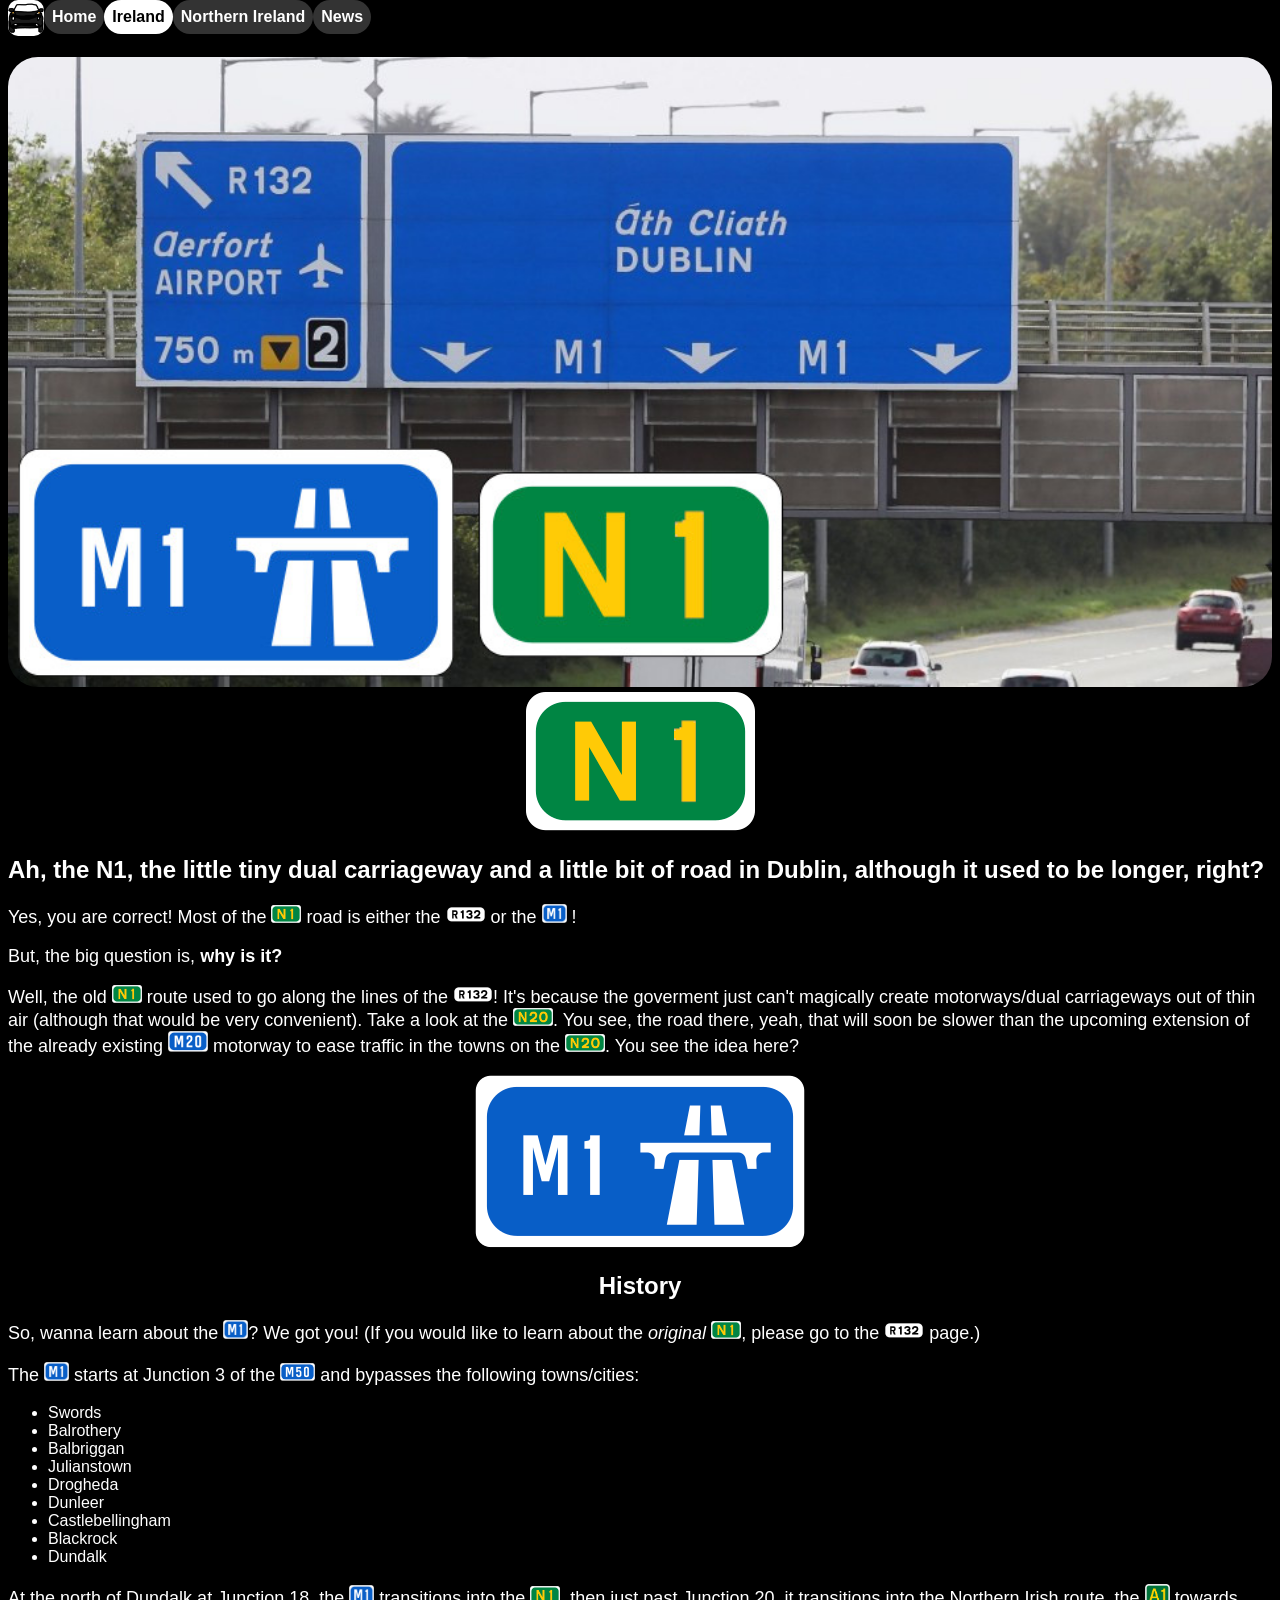
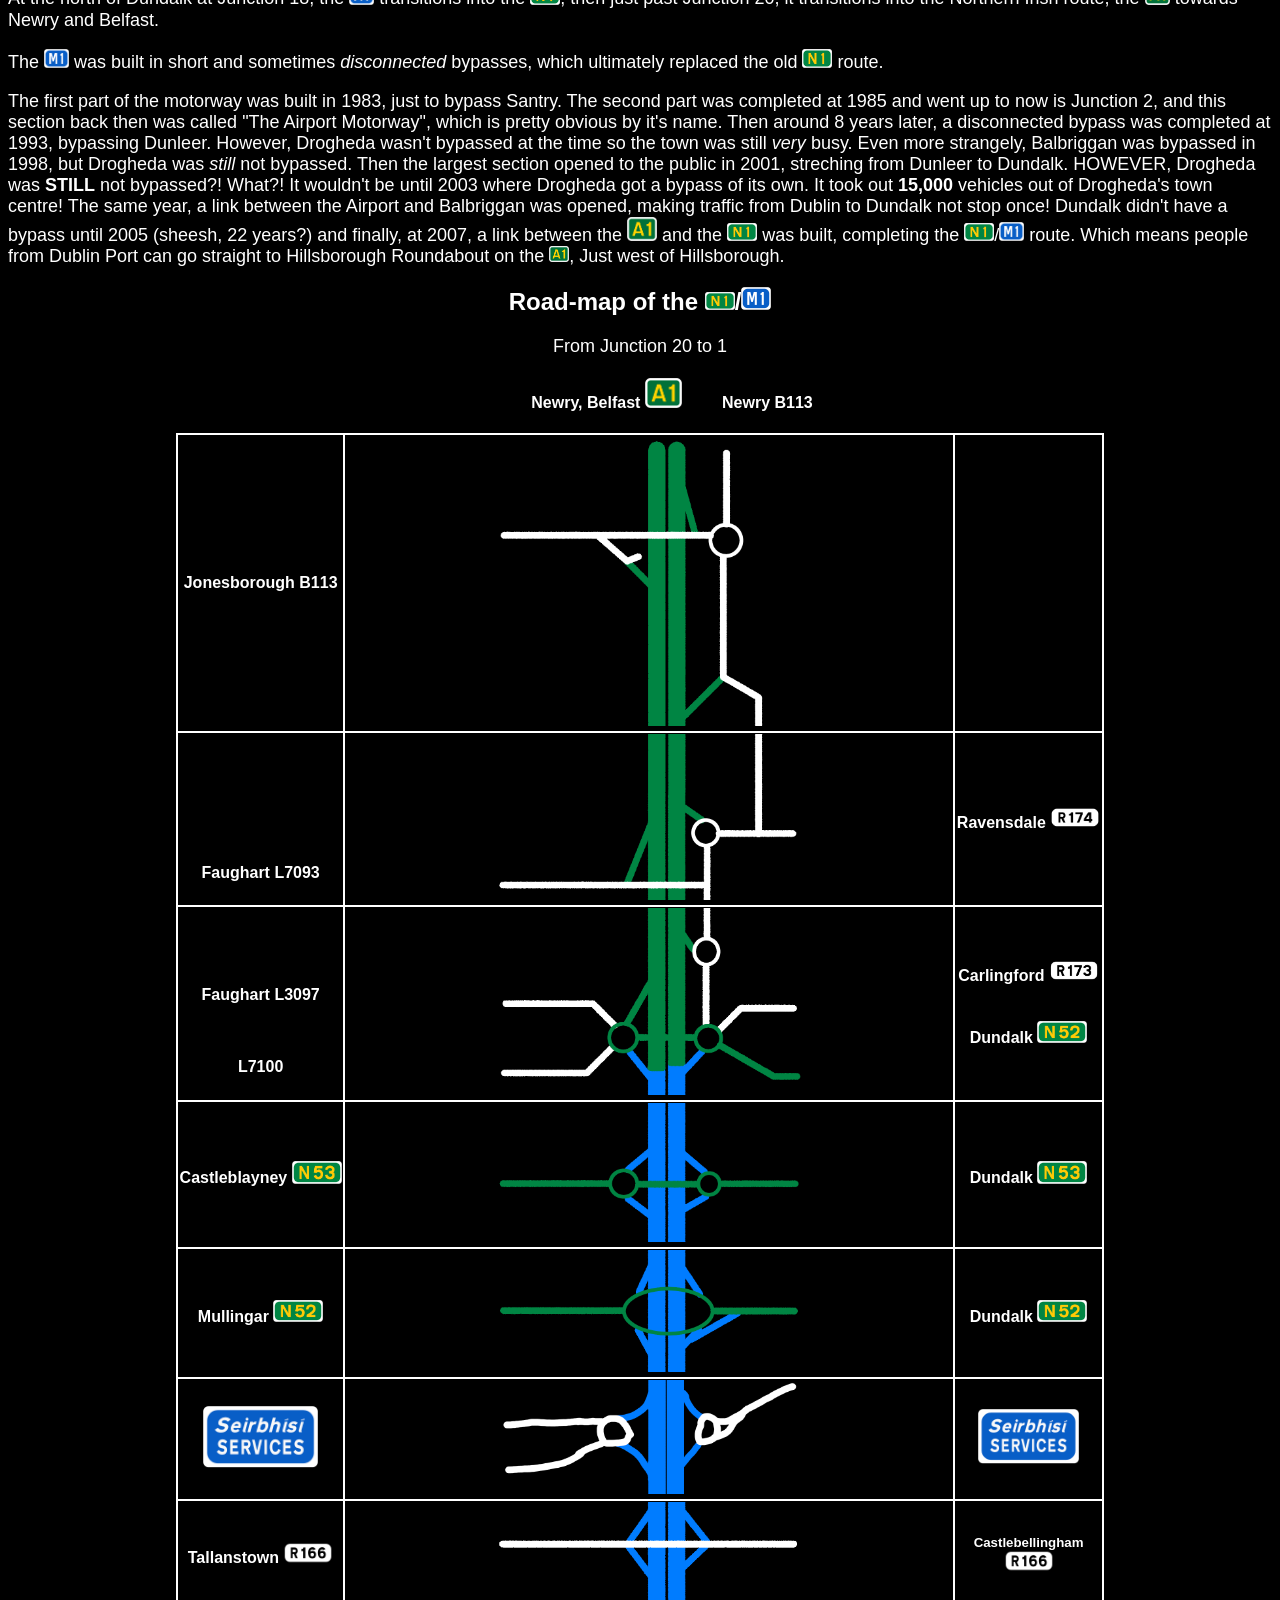
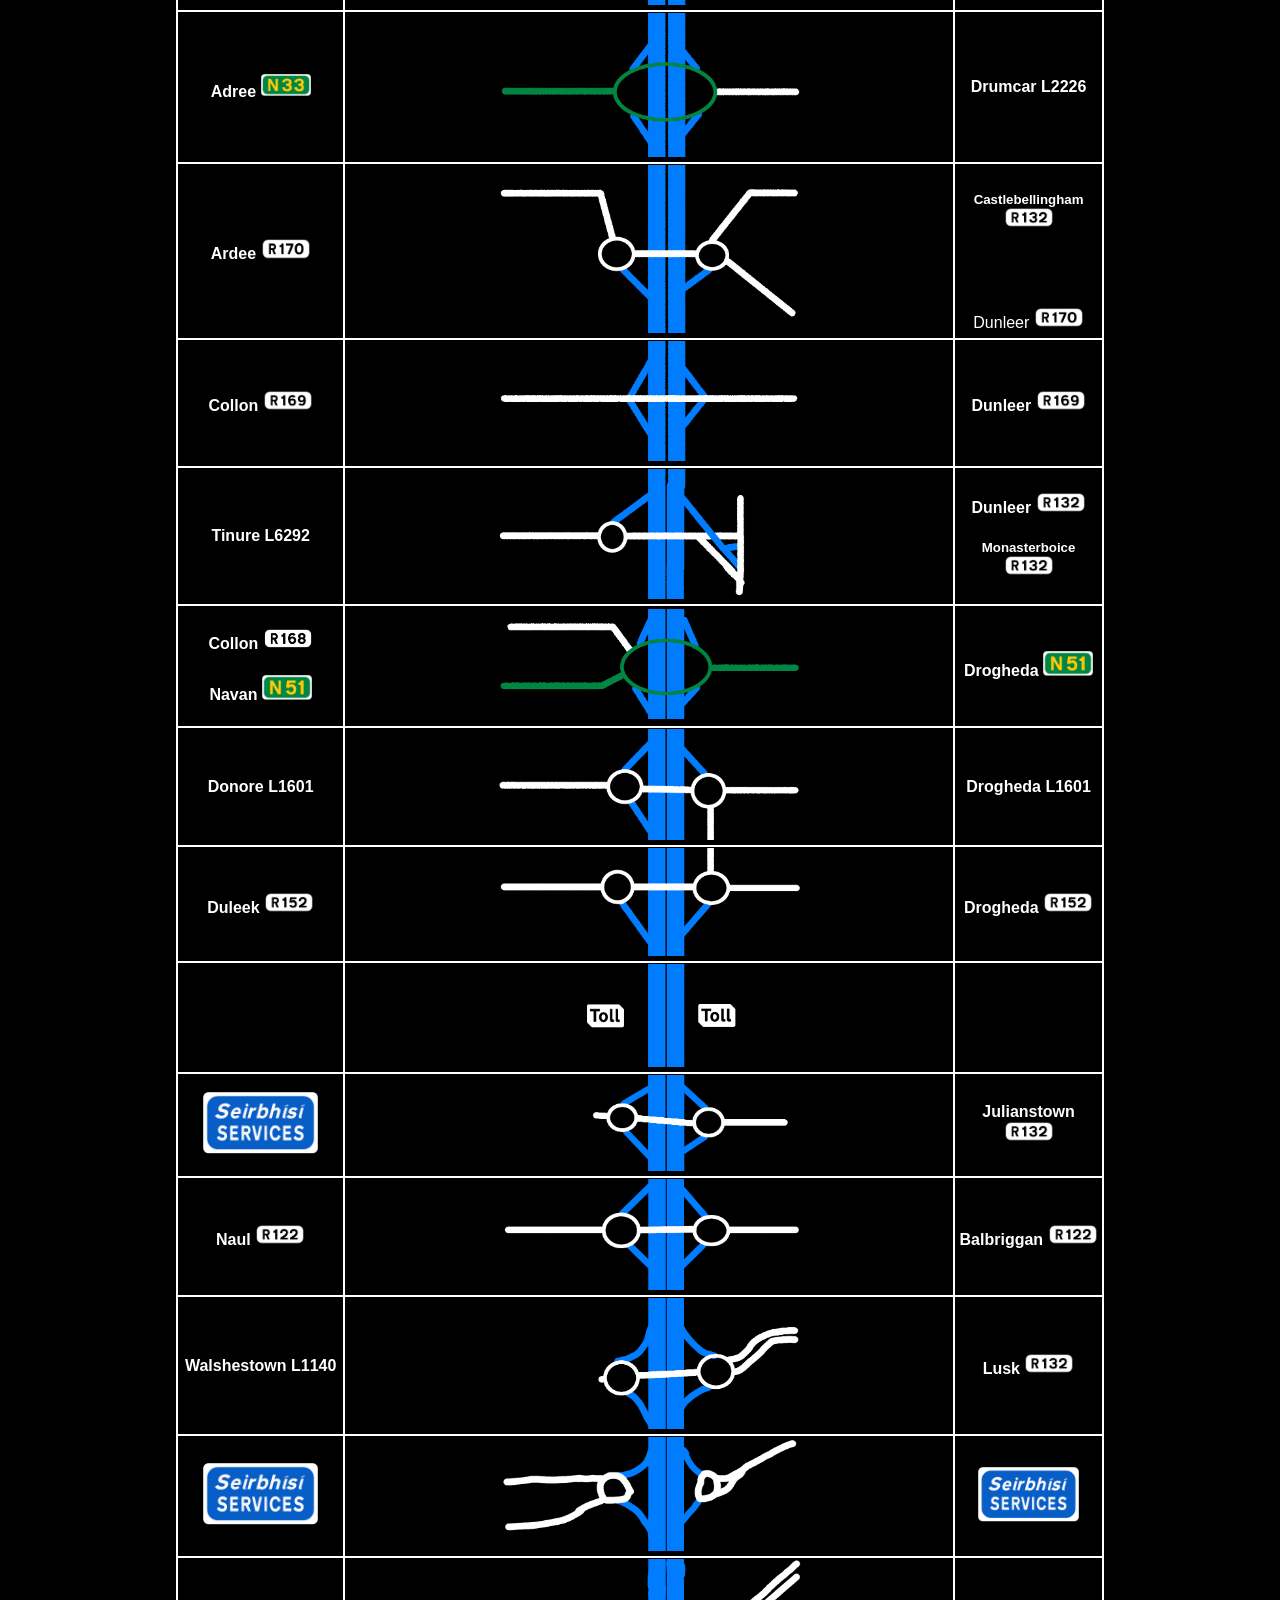
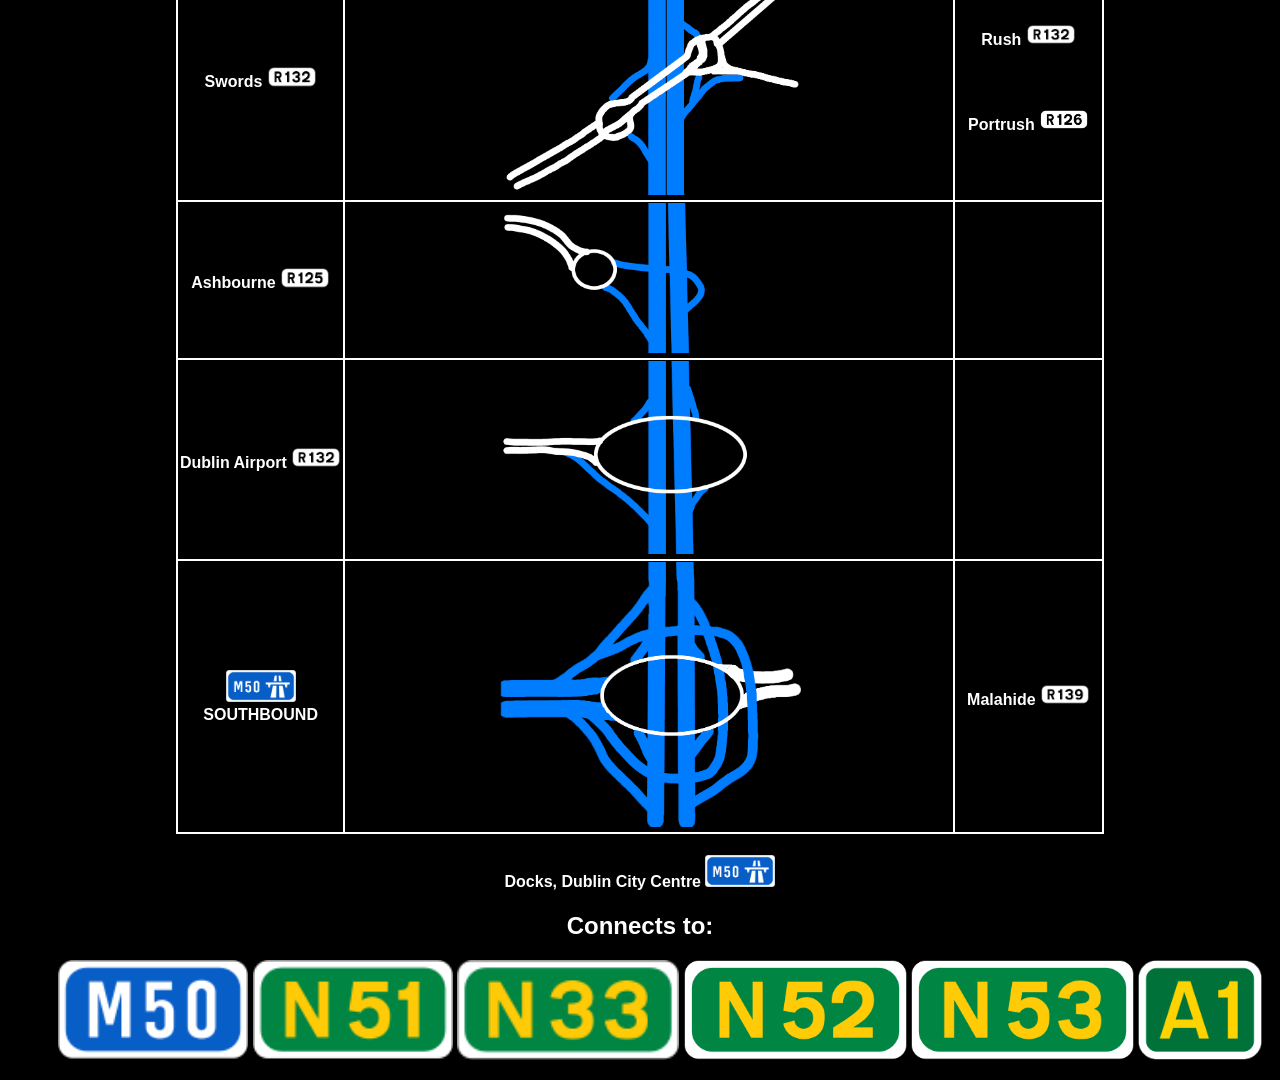
==== commit 861ee3d2: "temporary fixes for my system" ====
--- a/countries/ireland/roads/m1.html
+++ b/countries/ireland/roads/m1.html
@@ -17,21 +17,21 @@
         </nav>
         <p>‎ </p>
         <div class="centre">
-            <img style="width: 100%; border-radius: 30px;" src="./images/n1_m1/bgmod1.jpg" alt="bgmod1">
+            <img style="width: 100%; border-radius: 30px;" src="./images/n1:m1/bgmod1.jpg" alt="bgmod1">
             <br>
-            <img src="./images/n1_m1/n1.png" alt="n1">
+            <img src="./images/n1:m1/n1.png" alt="n1">
         </div>
         <h2>Ah, the N1, the little tiny dual carriageway and a little bit of road in Dublin, although it used to be longer, right?</h2>
-        <p>Yes, you are correct! Most of the <img style="width: 30px;" src="./images/n1_m1/n1.png" alt="N1"> road is either the <img style="width: 40px;" src="./images/n1_m1/r132.png" alt="R132">  or the <img style="width: 25px;" src="./images/n1_m1/m1_no_entry_icon.png" alt="M1"> !</p>
+        <p>Yes, you are correct! Most of the <img style="width: 30px;" src="./images/n1:m1/n1.png" alt="N1"> road is either the <img style="width: 40px;" src="./images/n1:m1/r132.png" alt="R132">  or the <img style="width: 25px;" src="./images/n1:m1/m1_no_entry_icon.png" alt="M1"> !</p>
         <p>But, the big question is, <strong>why is it?</strong></p>
-        <p>Well, the old <img style="width: 30px;" src="./images/n1_m1/n1.png" alt="N1"> route used to go along the lines of the <img style="width: 40px;" src="./images/n1_m1/r132.png" alt="R132">! It's because the goverment just can't magically create motorways/dual carriageways out of thin air (although that would be very convenient). Take a look at the <img style="width: 40px;" src="./images/n20:m20/n20.png" alt="N20">. You see, the road there, yeah, that will soon be slower than the upcoming extension of the already existing <img style="width: 40px;" src="./images/n20:m20/m20_no_entry_icon.png" alt="M20"> motorway to ease traffic in the towns on the <img style="width: 40px;" src="./images/n20:m20/n20.png" alt="N20">. You see the idea here?</p>
+        <p>Well, the old <img style="width: 30px;" src="./images/n1:m1/n1.png" alt="N1"> route used to go along the lines of the <img style="width: 40px;" src="./images/n1:m1/r132.png" alt="R132">! It's because the goverment just can't magically create motorways/dual carriageways out of thin air (although that would be very convenient). Take a look at the <img style="width: 40px;" src="./images/n20:m20/n20.png" alt="N20">. You see, the road there, yeah, that will soon be slower than the upcoming extension of the already existing <img style="width: 40px;" src="./images/n20:m20/m20_no_entry_icon.png" alt="M20"> motorway to ease traffic in the towns on the <img style="width: 40px;" src="./images/n20:m20/n20.png" alt="N20">. You see the idea here?</p>
         <div class="centre">
-            <img src="./images/n1_m1/m1.png" alt="M1">
+            <img src="./images/n1:m1/m1.png" alt="M1">
         </div>
         <h2 class="centre">History</h2>
         <div id="history">
-            <p>So, wanna learn about the <img style="width: 25px;" src="./images/n1_m1/m1_no_entry_icon.png" alt="M1">? We got you! (If you would like to learn about the <em>original</em> <img style="width: 30px;" src="./images/n1_m1/n1.png" alt="N1">, please go to the <a href="./r132.html"><img style="width: 40px;" src="./images/n1_m1/r132.png" alt="R132"></a> page.)</p>
-            <p>The <img style="width: 25px;" src="./images/n1_m1/m1_no_entry_icon.png" alt="M1"> starts at Junction 3 of the <a href="./m50.html"><img style="width: 35px;" src="./images/m50/m50_no_entry_icon.png" alt="M50"></a> and bypasses the following towns/cities:</p>
+            <p>So, wanna learn about the <img style="width: 25px;" src="./images/n1:m1/m1_no_entry_icon.png" alt="M1">? We got you! (If you would like to learn about the <em>original</em> <img style="width: 30px;" src="./images/n1:m1/n1.png" alt="N1">, please go to the <a href="./r132.html"><img style="width: 40px;" src="./images/n1:m1/r132.png" alt="R132"></a> page.)</p>
+            <p>The <img style="width: 25px;" src="./images/n1:m1/m1_no_entry_icon.png" alt="M1"> starts at Junction 3 of the <a href="./m50.html"><img style="width: 35px;" src="./images/m50/m50_no_entry_icon.png" alt="M50"></a> and bypasses the following towns/cities:</p>
             <ul>
                 <li>Swords</li>
                 <li>Balrothery</li>
@@ -43,127 +43,127 @@
                 <li>Blackrock</li>
                 <li>Dundalk</li>
             </ul>
-            <p>At the north of Dundalk at Junction 18, the <img style="width: 25px;" src="./images/n1_m1/m1_no_entry_icon.png" alt="M1"> transitions into the <img style="width: 30px;" src="./images/n1_m1/n1.png" alt="N1">, then just past Junction 20, it transitions into the Northern Irish route, the <img style="width: 25px;" src="../../northernireland/roads/a1/images/a1.png" alt="A1"> towards Newry and Belfast.</p>
-            <p>The <img style="width: 25px;" src="./images/n1_m1/m1_no_entry_icon.png" alt="M1"> was built in short and sometimes <em>disconnected</em> bypasses, which ultimately replaced the old  <img style="width: 30px;" src="./images/n1_m1/n1.png" alt="N1"> route.</p>
-        <p>The first part of the motorway was built in 1983, just to bypass Santry. The second part was completed at 1985 and went up to now is Junction 2, and this section back then was called "The Airport Motorway", which is pretty obvious by it's name. Then around 8 years later, a disconnected bypass was completed at 1993, bypassing Dunleer. However, Drogheda wasn't bypassed at the time so the town was still <em>very</em> busy. Even more strangely, Balbriggan was bypassed in 1998, but Drogheda was <em>still</em> not bypassed. Then the largest section opened to the public in 2001, streching from Dunleer to Dundalk. HOWEVER, Drogheda was <strong>STILL</strong> not bypassed?! What?! It wouldn't be until 2003 where Drogheda got a bypass of its own. It took out <strong>15,000</strong> vehicles out of Drogheda's town centre! The same year, a link between the Airport and Balbriggan was opened, making traffic from Dublin to Dundalk not stop once! Dundalk didn't have a bypass until 2005 (sheesh, 22 years?) and finally, at 2007, a link between the <img style="width: 30px;" src="../../northernireland/roads/a1/images/a1.png" alt="A1"> and the <img style="width: 30px;" src="./images/n1_m1/n1.png" alt="N1"> was built, completing the <img style="width: 30px;" src="./images/n1_m1/n1.png" alt="N1">/<img style="width: 25px;" src="./images/n1_m1/m1_no_entry_icon.png" alt="M1"> route. Which means people from Dublin Port can go straight to Hillsborough Roundabout on the <img style="width: 20px;" src="../../northernireland/roads/a1/images/a1.png" alt="A1">, Just west of Hillsborough.</p>
+            <p>At the north of Dundalk at Junction 18, the <img style="width: 25px;" src="./images/n1:m1/m1_no_entry_icon.png" alt="M1"> transitions into the <img style="width: 30px;" src="./images/n1:m1/n1.png" alt="N1">, then just past Junction 20, it transitions into the Northern Irish route, the <img style="width: 25px;" src="../../northernireland/roads/a1/images/a1.png" alt="A1"> towards Newry and Belfast.</p>
+            <p>The <img style="width: 25px;" src="./images/n1:m1/m1_no_entry_icon.png" alt="M1"> was built in short and sometimes <em>disconnected</em> bypasses, which ultimately replaced the old  <img style="width: 30px;" src="./images/n1:m1/n1.png" alt="N1"> route.</p>
+        <p>The first part of the motorway was built in 1983, just to bypass Santry. The second part was completed at 1985 and went up to now is Junction 2, and this section back then was called "The Airport Motorway", which is pretty obvious by it's name. Then around 8 years later, a disconnected bypass was completed at 1993, bypassing Dunleer. However, Drogheda wasn't bypassed at the time so the town was still <em>very</em> busy. Even more strangely, Balbriggan was bypassed in 1998, but Drogheda was <em>still</em> not bypassed. Then the largest section opened to the public in 2001, streching from Dunleer to Dundalk. HOWEVER, Drogheda was <strong>STILL</strong> not bypassed?! What?! It wouldn't be until 2003 where Drogheda got a bypass of its own. It took out <strong>15,000</strong> vehicles out of Drogheda's town centre! The same year, a link between the Airport and Balbriggan was opened, making traffic from Dublin to Dundalk not stop once! Dundalk didn't have a bypass until 2005 (sheesh, 22 years?) and finally, at 2007, a link between the <img style="width: 30px;" src="../../northernireland/roads/a1/images/a1.png" alt="A1"> and the <img style="width: 30px;" src="./images/n1:m1/n1.png" alt="N1"> was built, completing the <img style="width: 30px;" src="./images/n1:m1/n1.png" alt="N1">/<img style="width: 25px;" src="./images/n1:m1/m1_no_entry_icon.png" alt="M1"> route. Which means people from Dublin Port can go straight to Hillsborough Roundabout on the <img style="width: 20px;" src="../../northernireland/roads/a1/images/a1.png" alt="A1">, Just west of Hillsborough.</p>
         </div>
-        <h2 class="centre">Road-map of the <img style="width: 30px;" src="./images/n1_m1/n1.png" alt="N1">/<img style="width: 30px;" src="./images/n1_m1/m1_no_entry_icon.png" alt="M1"></h2>
+        <h2 class="centre">Road-map of the <img style="width: 30px;" src="./images/n1:m1/n1.png" alt="N1">/<img style="width: 30px;" src="./images/n1:m1/m1_no_entry_icon.png" alt="M1"></h2>
         <p class="centre">From Junction 20 to 1</p>
         <div id="roadmap">
             <h4>&ensp;&ensp;&ensp;&ensp;&ensp;&ensp;&ensp;&ensp;Newry, Belfast <img style="height: 30px;" src="../../northernireland/roads/a1/images/a1.png" alt="A1">&ensp;&ensp;&ensp;&ensp;&ensp;Newry B113</h4>
             <table>
                 <tr>
                     <td><h4>Jonesborough B113</h4></td>
-                    <td><img style="width: 50%;" src="./images/n1_m1/junctions/20.png" alt="junction 20"></td>
+                    <td><img style="width: 50%;" src="./images/n1:m1/junctions/20.png" alt="junction 20"></td>
                 </tr>
                 <tr>
                     <td><h4><br><br><br><br><br><br>Faughart L7093</h4></td>
-                    <td><img style="width: 50%;" src="./images/n1_m1/junctions/19.png" alt="junction 19"></td>
-                    <td><h4>Ravensdale <img width="50px" src="./images/n1_m1/r174.png" alt="R174"></h4></td>
+                    <td><img style="width: 50%;" src="./images/n1:m1/junctions/19.png" alt="junction 19"></td>
+                    <td><h4>Ravensdale <img width="50px" src="./images/n1:m1/r174.png" alt="R174"></h4></td>
                 </tr>
                 <tr>
                     <td><h4><br><br><br>Faughart L3097 <br><br><br><br>L7100</h4></td>
-                    <td><img style="width: 50%;" src="./images/n1_m1/junctions/18.png" alt="junction 18"></td>
-                    <td><h4>Carlingford <img style="width: 50px;" src="./images/n1_m1/r173.png" alt="R173"><br><br><br>Dundalk <img width="50px" src="./images/n52/n52.png" alt="N52"></h4></td>
+                    <td><img style="width: 50%;" src="./images/n1:m1/junctions/18.png" alt="junction 18"></td>
+                    <td><h4>Carlingford <img style="width: 50px;" src="./images/n1:m1/r173.png" alt="R173"><br><br><br>Dundalk <img width="50px" src="./images/n52/n52.png" alt="N52"></h4></td>
                 </tr>
                 <tr>
                     <td><h4>Castleblayney <img style="width: 50px;" src="./images/n53/n53.png" alt="N53"></h4></td>
-                    <td><img style="width: 50%;" src="./images/n1_m1/junctions/17.png" alt="junction 17"></td>
+                    <td><img style="width: 50%;" src="./images/n1:m1/junctions/17.png" alt="junction 17"></td>
                     <td><h4>Dundalk <img style="width: 50px;" src="./images/n53/n53.png" alt="N53"></h4></td>
                 </tr>
                 <tr>
                     <td><h4>Mullingar <img style="width: 50px;" src="./images/n52/n52.png" alt="N52"></h4></td>
-                    <td><img style="width: 50%;" src="./images/n1_m1/junctions/16.png" alt="junction 16"></td>
+                    <td><img style="width: 50%;" src="./images/n1:m1/junctions/16.png" alt="junction 16"></td>
                     <td><h4>Dundalk <img style="width: 50px;" src="./images/n52/n52.png" alt="N52"></h4></td>
                 </tr>
                 <tr>
                     <td><h4><img style="width: 70%;" src="../../../global_images/services.png" alt="Services"></h4></td>
-                    <td><img style="width: 50%;" src="./images/n1_m1/junctions/services1.png" alt="Castlebellingham Services"></td>
+                    <td><img style="width: 50%;" src="./images/n1:m1/junctions/services1.png" alt="Castlebellingham Services"></td>
                     <td><h4><img style="width: 70%;" src="../../../global_images/services.png" alt="Services"></h4></td>
                 </tr>
                 <tr>
-                    <td><h4>Tallanstown <img style="width: 50px;" src="./images/n1_m1/r116.png" alt="R116"></h4></td>
-                    <td><img style="width: 50%;" src="./images/n1_m1/junctions/15.png" alt="junction 15"></td>
-                    <td><h5>Castlebellingham <img style="width: 50px;" src="./images/n1_m1/r116.png" alt="R116"></h5></td>
+                    <td><h4>Tallanstown <img style="width: 50px;" src="./images/n1:m1/r116.png" alt="R116"></h4></td>
+                    <td><img style="width: 50%;" src="./images/n1:m1/junctions/15.png" alt="junction 15"></td>
+                    <td><h5>Castlebellingham <img style="width: 50px;" src="./images/n1:m1/r116.png" alt="R116"></h5></td>
                 </tr>
                 <tr>
                     <td><h4>Adree <img style="width: 50px;" src="./images/n33/n33.png" alt="N33"></h4></td>
-                    <td><img style="width: 50%;" src="./images/n1_m1/junctions/14.png" alt="junction 14"></td>
+                    <td><img style="width: 50%;" src="./images/n1:m1/junctions/14.png" alt="junction 14"></td>
                     <td><h4>Drumcar L2226</h4></td>
                 </tr>
                 <tr>
-                    <td><h4>Ardee <img style="width: 50px;" src="./images/n1_m1/r170.png" alt="R170"></h4></td>
-                    <td><img style="width: 50%;" src="./images/n1_m1/junctions/13.png" alt="junction 13"></td>
-                    <td><h5>Castlebellingham <img style="width: 50px;" src="./images/n1_m1/r132.png" alt="R132"></h5><br><br><br>Dunleer <img style="width: 50px;" src="./images/n1_m1/r170.png" alt="R170"></td>
+                    <td><h4>Ardee <img style="width: 50px;" src="./images/n1:m1/r170.png" alt="R170"></h4></td>
+                    <td><img style="width: 50%;" src="./images/n1:m1/junctions/13.png" alt="junction 13"></td>
+                    <td><h5>Castlebellingham <img style="width: 50px;" src="./images/n1:m1/r132.png" alt="R132"></h5><br><br><br>Dunleer <img style="width: 50px;" src="./images/n1:m1/r170.png" alt="R170"></td>
                 </tr>
                 <tr>
-                    <td><h4>Collon <img style="width: 50px;" src="./images/n1_m1/r169.png" alt="R169"></h4></td>
-                    <td><img style="width: 50%;" src="./images/n1_m1/junctions/12.png" alt="junction 12"></td>
-                    <td><h4>Dunleer <img style="width: 50px;" src="./images/n1_m1/r169.png" alt="R169"></h4></td>
+                    <td><h4>Collon <img style="width: 50px;" src="./images/n1:m1/r169.png" alt="R169"></h4></td>
+                    <td><img style="width: 50%;" src="./images/n1:m1/junctions/12.png" alt="junction 12"></td>
+                    <td><h4>Dunleer <img style="width: 50px;" src="./images/n1:m1/r169.png" alt="R169"></h4></td>
                 </tr>
                 <tr>
                     <td><h4>Tinure L6292</h4></td>
-                    <td><img style="width: 50%;" src="./images/n1_m1/junctions/11.png" alt="junction 11"></td>
-                    <td><h4>Dunleer <img style="width: 50px;" src="./images/n1_m1/r132.png" alt="R132"></h4><h5>Monasterboice <img style="width: 50px;" src="./images/n1_m1/r132.png" alt="R132"></h5></td>
+                    <td><img style="width: 50%;" src="./images/n1:m1/junctions/11.png" alt="junction 11"></td>
+                    <td><h4>Dunleer <img style="width: 50px;" src="./images/n1:m1/r132.png" alt="R132"></h4><h5>Monasterboice <img style="width: 50px;" src="./images/n1:m1/r132.png" alt="R132"></h5></td>
                 </tr>
                 <tr>
-                    <td><h4>Collon <img style="width: 50px;" src="./images/n1_m1/r168.png" alt="R168"></h4><h4>Navan <img style="width: 50px;" src="./images/n1_m1/n51.png" alt="N51"></h4></td>
-                    <td><img style="width: 50%;" src="./images/n1_m1/junctions/10.png" alt="junction 10"></td>
-                    <td><h4>Drogheda <img style="width: 50px;" src="./images/n1_m1/n51.png" alt="N51"></h4></td>
+                    <td><h4>Collon <img style="width: 50px;" src="./images/n1:m1/r168.png" alt="R168"></h4><h4>Navan <img style="width: 50px;" src="./images/n1:m1/n51.png" alt="N51"></h4></td>
+                    <td><img style="width: 50%;" src="./images/n1:m1/junctions/10.png" alt="junction 10"></td>
+                    <td><h4>Drogheda <img style="width: 50px;" src="./images/n1:m1/n51.png" alt="N51"></h4></td>
                 </tr>
                 <tr>
                     <td><h4>Donore L1601</h4></td>
-                    <td><img style="width: 50%;" src="./images/n1_m1/junctions/9.png" alt="junction 9"></td>
+                    <td><img style="width: 50%;" src="./images/n1:m1/junctions/9.png" alt="junction 9"></td>
                     <td><h4>Drogheda L1601</h4></td>
                 </tr>
                 <tr>
-                    <td><h4>Duleek <img style="width: 50px;" src="./images/n1_m1/r152.png" alt="R152"></h4></td>
-                    <td><img style="width: 50%;" src="./images/n1_m1/junctions/8.png" alt="junction 8"></td>
-                    <td><h4>Drogheda <img style="width: 50px;" src="./images/n1_m1/r152.png" alt="R152"></h4></td>
+                    <td><h4>Duleek <img style="width: 50px;" src="./images/n1:m1/r152.png" alt="R152"></h4></td>
+                    <td><img style="width: 50%;" src="./images/n1:m1/junctions/8.png" alt="junction 8"></td>
+                    <td><h4>Drogheda <img style="width: 50px;" src="./images/n1:m1/r152.png" alt="R152"></h4></td>
                 </tr>
                 <tr>
                     <td></td>
-                    <td><img style="width: 50%;" src="./images/n1_m1/junctions/toll.png" alt="toll"></td>
+                    <td><img style="width: 50%;" src="./images/n1:m1/junctions/toll.png" alt="toll"></td>
                     <td></td>
                 </tr>
                 <tr>
                     <td><img style="width: 70%;" src="../../../global_images/services.png" alt="Services"></td>
-                    <td><img style="width: 50%;" src="./images/n1_m1/junctions/7.png" alt="junction 7"></td>
-                    <td><h4>Julianstown <img style="width: 50px;" src="./images/n1_m1/r132.png" alt="R132"></h4></td>
+                    <td><img style="width: 50%;" src="./images/n1:m1/junctions/7.png" alt="junction 7"></td>
+                    <td><h4>Julianstown <img style="width: 50px;" src="./images/n1:m1/r132.png" alt="R132"></h4></td>
                 </tr>
                 <tr>
-                    <td><h4>Naul <img style="width: 50px;" src="./images/n1_m1/r122.png" alt="R122"></h4></td>
-                    <td><img style="width: 50%;" src="./images/n1_m1/junctions/6.png" alt="junction 6"></td>
-                    <td><h4>Balbriggan <img style="width: 50px;" src="./images/n1_m1/r122.png" alt="R122"></h4></td>
+                    <td><h4>Naul <img style="width: 50px;" src="./images/n1:m1/r122.png" alt="R122"></h4></td>
+                    <td><img style="width: 50%;" src="./images/n1:m1/junctions/6.png" alt="junction 6"></td>
+                    <td><h4>Balbriggan <img style="width: 50px;" src="./images/n1:m1/r122.png" alt="R122"></h4></td>
                 </tr>
                 <tr>
                     <td><h4>Walshestown L1140</h4></td>
-                    <td><img style="width: 50%;" src="./images/n1_m1/junctions/5.png" alt="junction 5"></td>
-                    <td><h4>Lusk <img style="width: 50px;" src="./images/n1_m1/r132.png" alt="R132"></h4></td>
+                    <td><img style="width: 50%;" src="./images/n1:m1/junctions/5.png" alt="junction 5"></td>
+                    <td><h4>Lusk <img style="width: 50px;" src="./images/n1:m1/r132.png" alt="R132"></h4></td>
                 </tr>
                 <tr>
                     <td><img style="width: 70%;" src="../../../global_images/services.png" alt="Services"></td>
-                    <td><img style="width: 50%;" src="./images/n1_m1/junctions/services1.png" alt="Lusk Services"></td>
+                    <td><img style="width: 50%;" src="./images/n1:m1/junctions/services1.png" alt="Lusk Services"></td>
                     <td><img style="width: 70%;" src="../../../global_images/services.png" alt="Services"></td>
                 </tr>
                 <tr>
-                    <td><h4>Swords <img style="width: 50px;" src="./images/n1_m1/r132.png" alt="R132"></h4></td>
-                    <td><img style="width: 50%;" src="./images/n1_m1/junctions/4.png" alt="junction 4"></td>
-                    <td><h4>Rush <img style="width: 50px;" src="./images/n1_m1/r132.png" alt="R132"></h4><br><h4>Portrush <img style="width: 50px;" src="./images/n1_m1/r126.png" alt="R126"></h4></td>
+                    <td><h4>Swords <img style="width: 50px;" src="./images/n1:m1/r132.png" alt="R132"></h4></td>
+                    <td><img style="width: 50%;" src="./images/n1:m1/junctions/4.png" alt="junction 4"></td>
+                    <td><h4>Rush <img style="width: 50px;" src="./images/n1:m1/r132.png" alt="R132"></h4><br><h4>Portrush <img style="width: 50px;" src="./images/n1:m1/r126.png" alt="R126"></h4></td>
                 </tr>
                 <tr>
-                    <td><h4>Ashbourne <img style="width: 50px;" src="./images/n1_m1/r125.png" alt="R125"></h4></td>
-                    <td><img style="width: 50%;" src="./images/n1_m1/junctions/3.png" alt="junction 3"></td>
+                    <td><h4>Ashbourne <img style="width: 50px;" src="./images/n1:m1/r125.png" alt="R125"></h4></td>
+                    <td><img style="width: 50%;" src="./images/n1:m1/junctions/3.png" alt="junction 3"></td>
                     <td></td>
                 </tr>
                 <tr>
-                    <td><h4>Dublin Airport <img style="width: 50px;" src="./images/n1_m1/r132.png" alt="R132"></h4></td>
-                    <td><img style="width: 50%;" src="./images/n1_m1/junctions/2.png" alt="junction 2"></td>
+                    <td><h4>Dublin Airport <img style="width: 50px;" src="./images/n1:m1/r132.png" alt="R132"></h4></td>
+                    <td><img style="width: 50%;" src="./images/n1:m1/junctions/2.png" alt="junction 2"></td>
                 </tr>
                 <tr>
                     <td><h4><a href="./m50.html"><img style="width: 70px;" src="./images/m50/m50.png" alt="M50"></a> SOUTHBOUND</h4></td>
-                    <td><img style="width: 50%;" src="./images/n1_m1/junctions/1.png" alt="junction 1"></td>
-                    <td><h4>Malahide <img style="width: 50px;" src="./images/n1_m1/r139.png" alt="R139"></h4></td>
+                    <td><img style="width: 50%;" src="./images/n1:m1/junctions/1.png" alt="junction 1"></td>
+                    <td><h4>Malahide <img style="width: 50px;" src="./images/n1:m1/r139.png" alt="R139"></h4></td>
                 </tr>
             </table>
             <h4>Docks, Dublin City Centre <a href="./m50.html"><img style="width: 70px;" src="./images/m50/m50.png" alt="M50"></a></h4>
@@ -172,7 +172,7 @@
             <h2>Connects to:</h2>
             <ul>
                 <li><a href="./m50.html"><img src="./images/m50/m50_no_entry_icon.png" alt="M50"></a></li>
-                <li><a href="#"><img src="./images/n1_m1/n51.png" alt="N51"></a></li>
+                <li><a href="#"><img src="./images/n1:m1/n51.png" alt="N51"></a></li>
                 <li><a href="#"><img src="./images/n33/n33.png" alt="N33"></a></li>
                 <li><a href="#"><img src="./images/n52/n52.png" alt="N52"></a></li>
                 <li><a href="#"><img src="./images/n53/n53.png" alt="N53"></a></li>
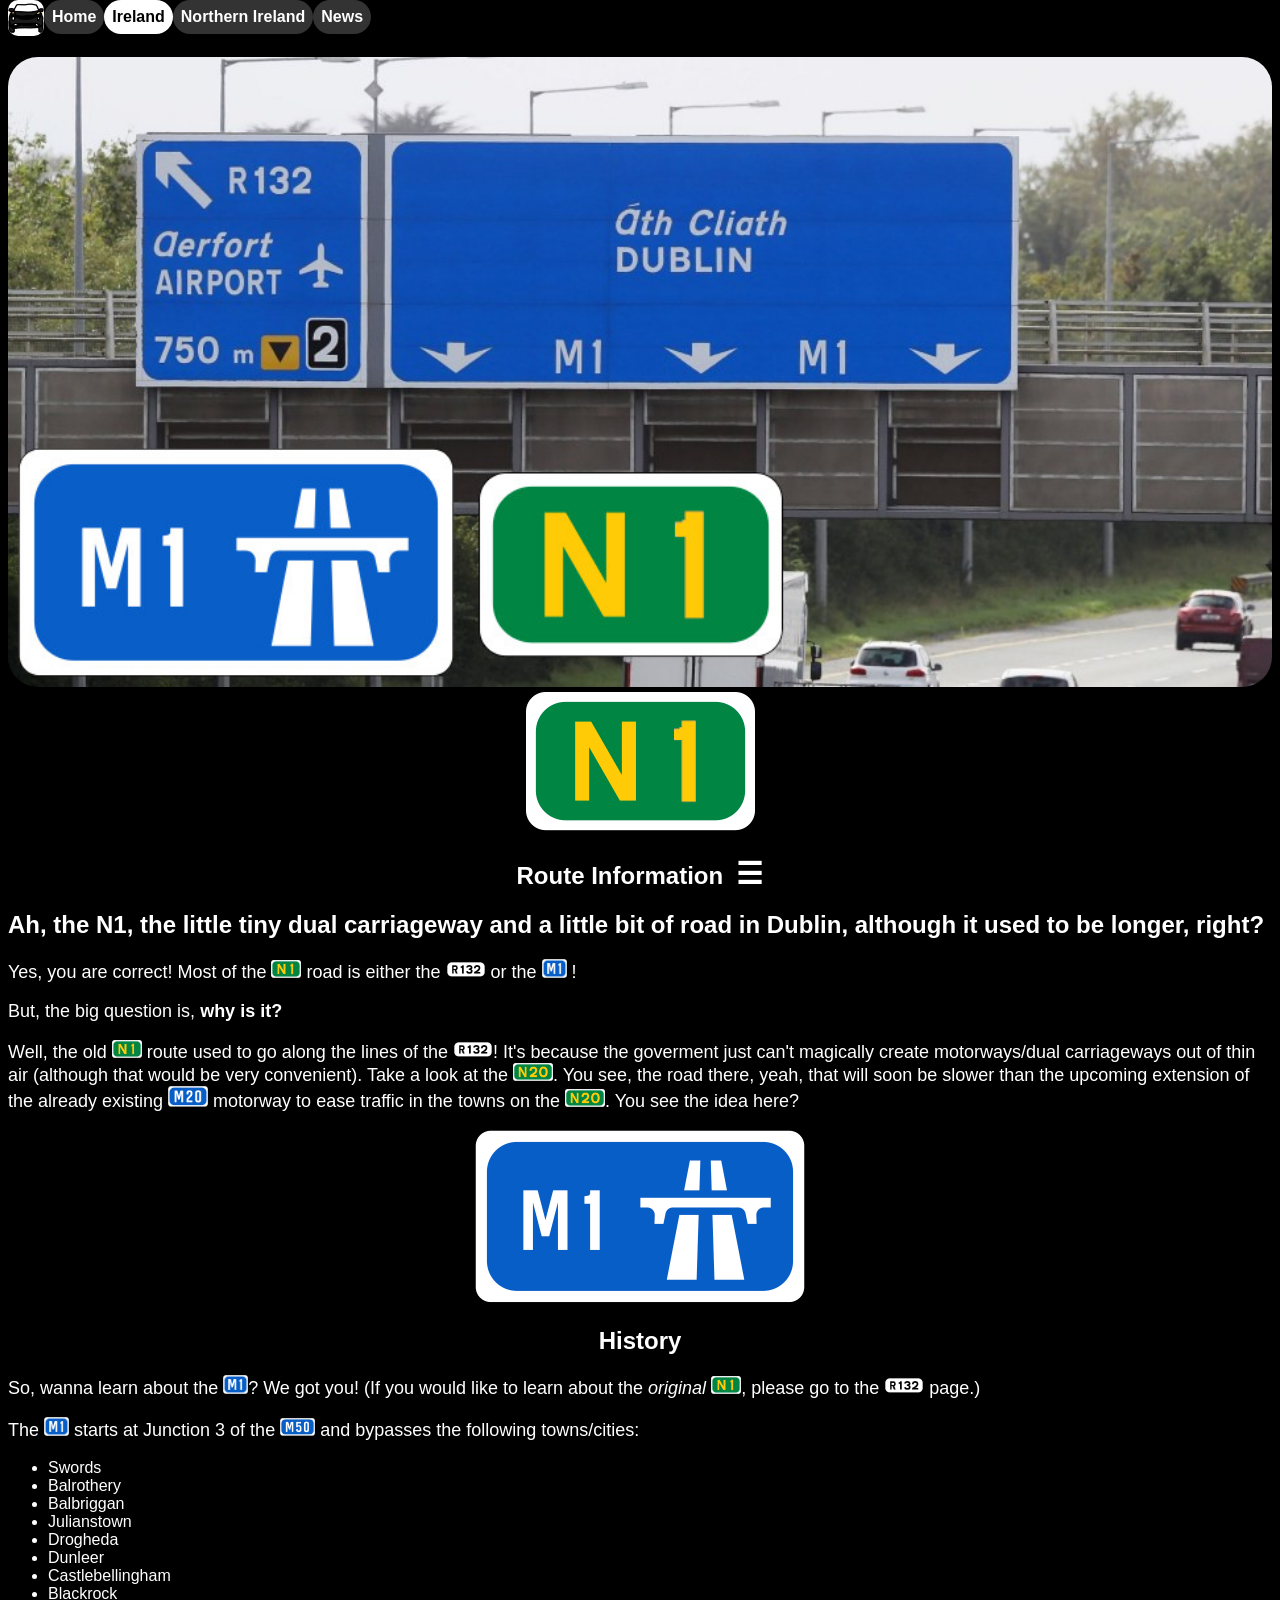
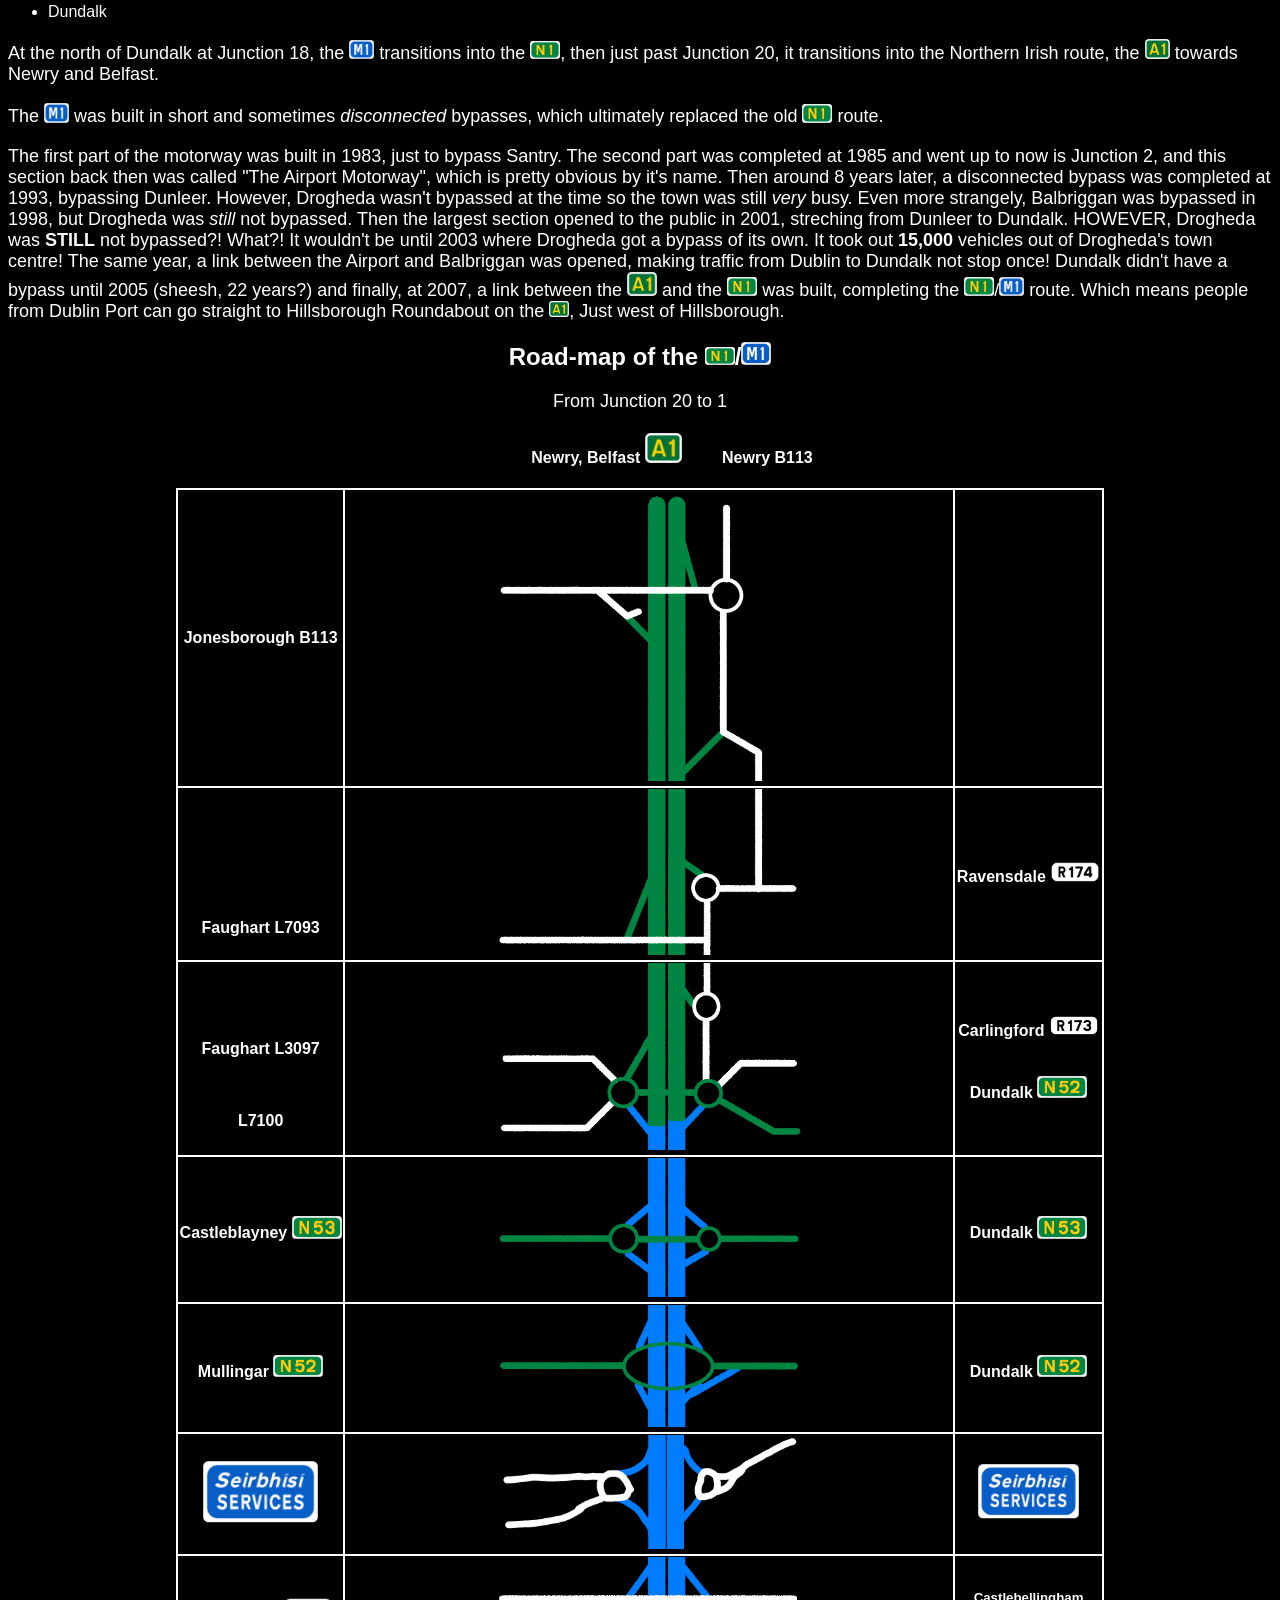
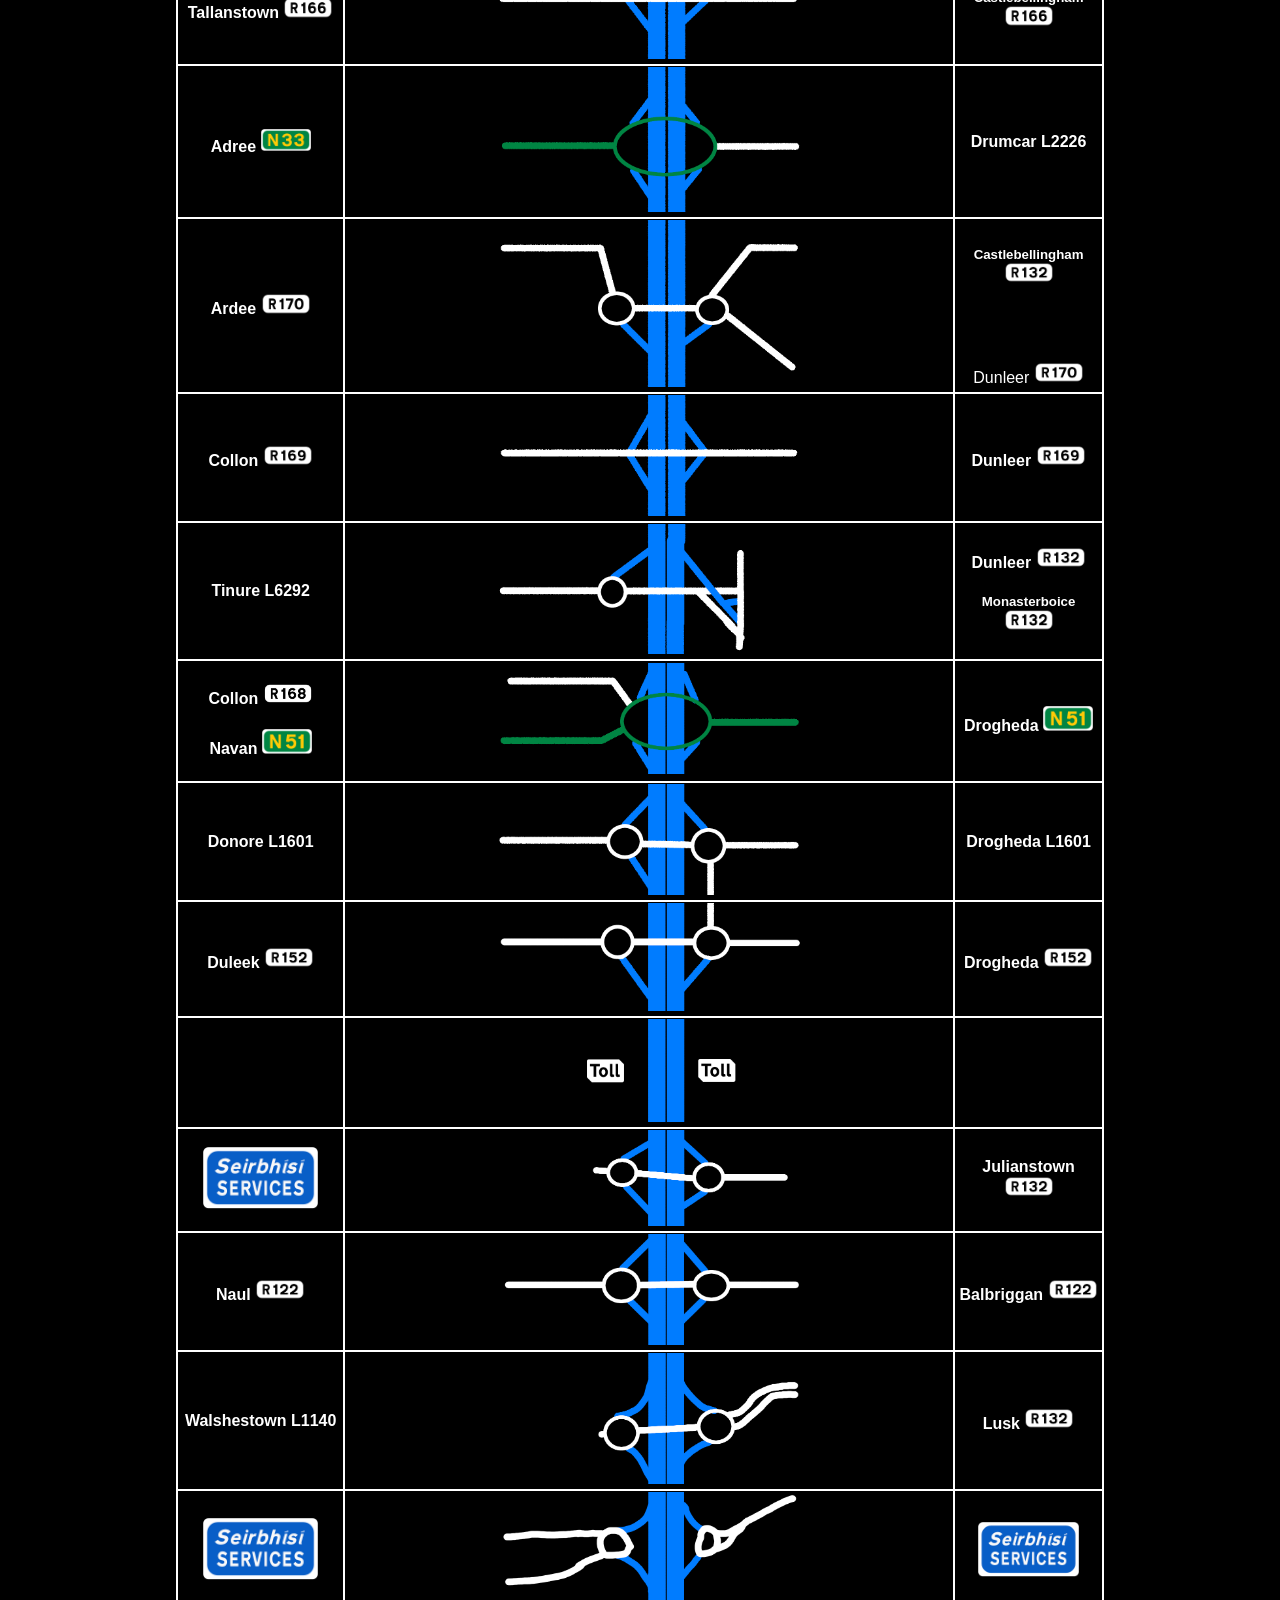
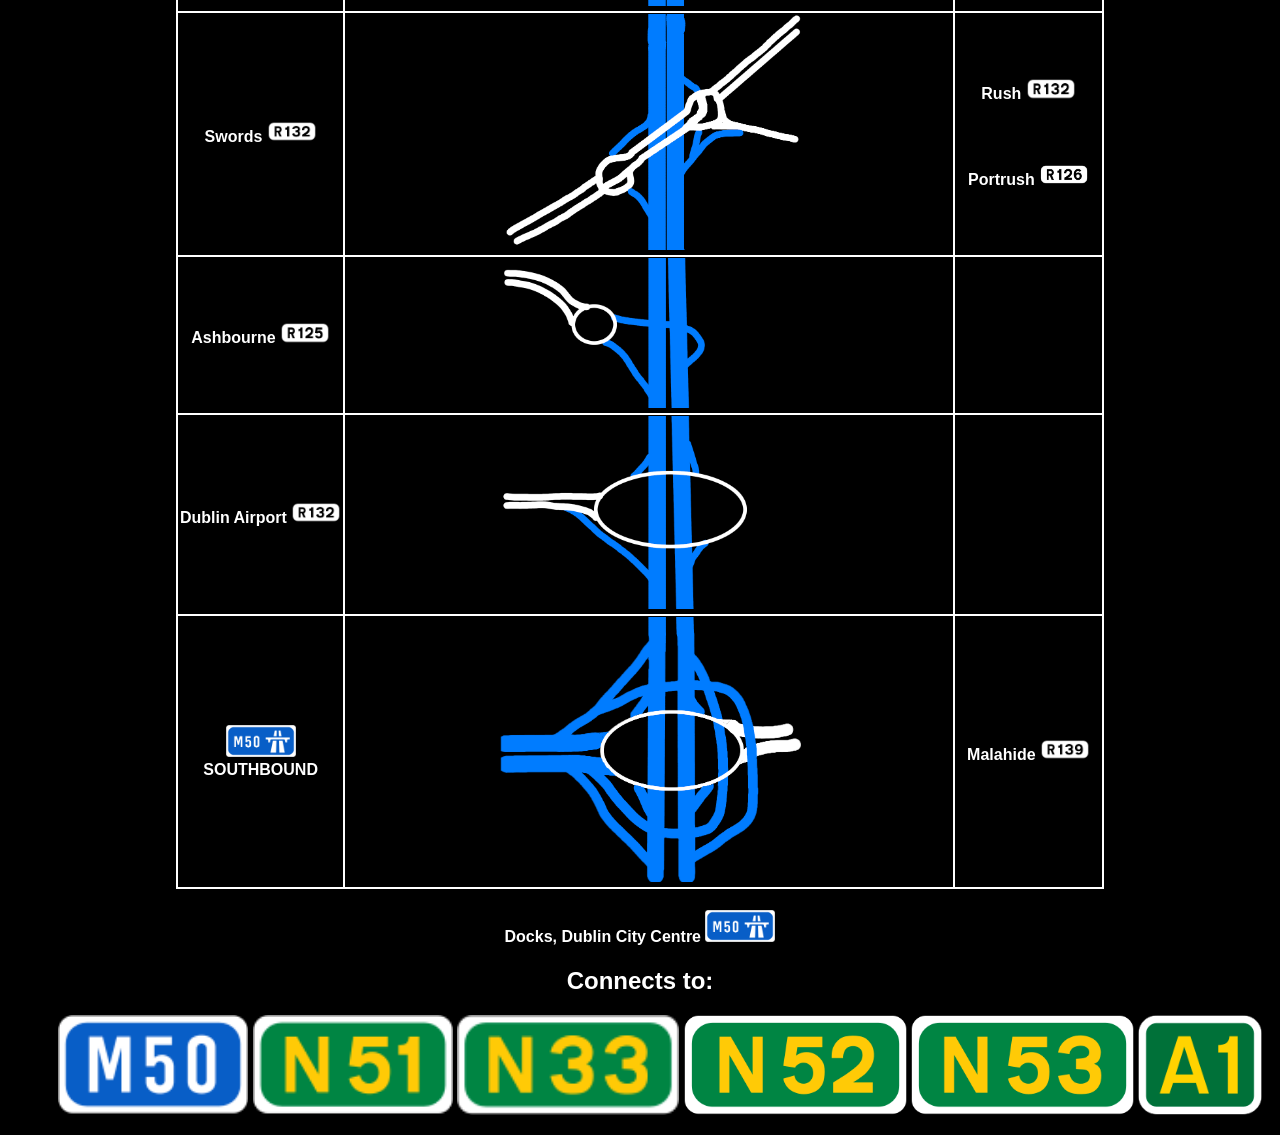
==== commit 613f203a: "Updated N1/M1" ====
--- a/countries/ireland/roads/m1.html
+++ b/countries/ireland/roads/m1.html
@@ -21,6 +21,88 @@
             <br>
             <img src="./images/n1:m1/n1.png" alt="n1">
         </div>
+        <div class="centre"><h2>Route Information ‎ <span style="font-size:30px; cursor:pointer;" onclick="openInfo()">&#9776;</span></h2></div>
+        <div id="infoBar" class="info">
+            <a style="text-decoration: none;" href="javascript:void(0)" id="closebtn" onclick="closeInfo()">&times;</a>
+            <br>
+            <br>
+            <br>
+            <img style="width: 150px;" src="./images/n1:m1/n1.png" alt="N1">
+            <h2>Basic Information</h2>
+            <h3>Length:</h3>
+            <p>15.4km (9.5mi)</p>
+            <p>9.2km (5.7mi) of dual-carriageway</p>
+            <p>Country: <a style="color: white;" href="../../ireland.html">Ireland</a></p>
+            <p>Provences:</p>
+            <ul style="text-align: left;">
+                <li>Leinster</li>
+            </ul>
+            <p>Counties:</p>
+            <ul style="text-align: left;">
+                <li>County Dublin</li>
+                <li>County Meath</li>
+                <li>County Louth</li>
+            </ul>
+            <p>Primary Destinations:</p>
+            <p>Bypassed routes in <strong>bold</strong>.</p>
+            <ul>
+                <li>County Dublin<br><br></li>
+                <ul>
+                    <li>Dublin</li>
+                </ul>
+                <br>
+                <br>
+                <li>County Louth<br><br></li>
+                <ul>
+                    <li><strong>Dundalk</strong></li>
+                </ul>
+            </ul>
+            <h3>Route type:</h3>
+            <p>Primary</p>
+            <br>
+            <br>
+            <br>
+            <img style="width: 150px;" src="./images/n1:m1/m1.png" alt="M1">
+            <h2>Basic Information</h2>
+            <h3>Length:</h3>
+            <p>81km (50.3mi)</p>
+            <p>Country: <a style="color: white;" href="../../ireland.html">Ireland</a></p>
+            <p>Provences:</p>
+            <ul>
+                <li>Leinster</li>
+            </ul>
+            <p>Counties</p>
+            <ul>
+                <li>County Dublin</li>
+                <li>County Meath</li>
+                <li>County Louth</li>
+            </ul>
+            <p>Primary Destinations:</p>
+            <p>Bypassed routes in <strong>bold</strong>.</p>
+            <ul>
+                <li>County Dublin</li>
+                <ul>
+                    <li>Dublin</li>
+                    <li><strong>Swords</strong></li>
+                    <li><strong>Balbriggan</strong></li>
+                </ul>
+                <br>
+                <br>
+                <li>County Meath</li>
+                <ul>
+                    <li><strong>Drogheda (South)</strong></li>
+                </ul>
+                <br>
+                <br>
+                <li>County Louth</li>
+                <ul>
+                    <li><strong>Drogheda (North)</strong></li>
+                    <li><strong>Dundalk</strong></li>
+                </ul>
+            </ul>
+            <h3>Route type:</h3>
+            <p>Motorway</p>
+        </div>
         <h2>Ah, the N1, the little tiny dual carriageway and a little bit of road in Dublin, although it used to be longer, right?</h2>
         <p>Yes, you are correct! Most of the <img style="width: 30px;" src="./images/n1:m1/n1.png" alt="N1"> road is either the <img style="width: 40px;" src="./images/n1:m1/r132.png" alt="R132">  or the <img style="width: 25px;" src="./images/n1:m1/m1_no_entry_icon.png" alt="M1"> !</p>
         <p>But, the big question is, <strong>why is it?</strong></p>
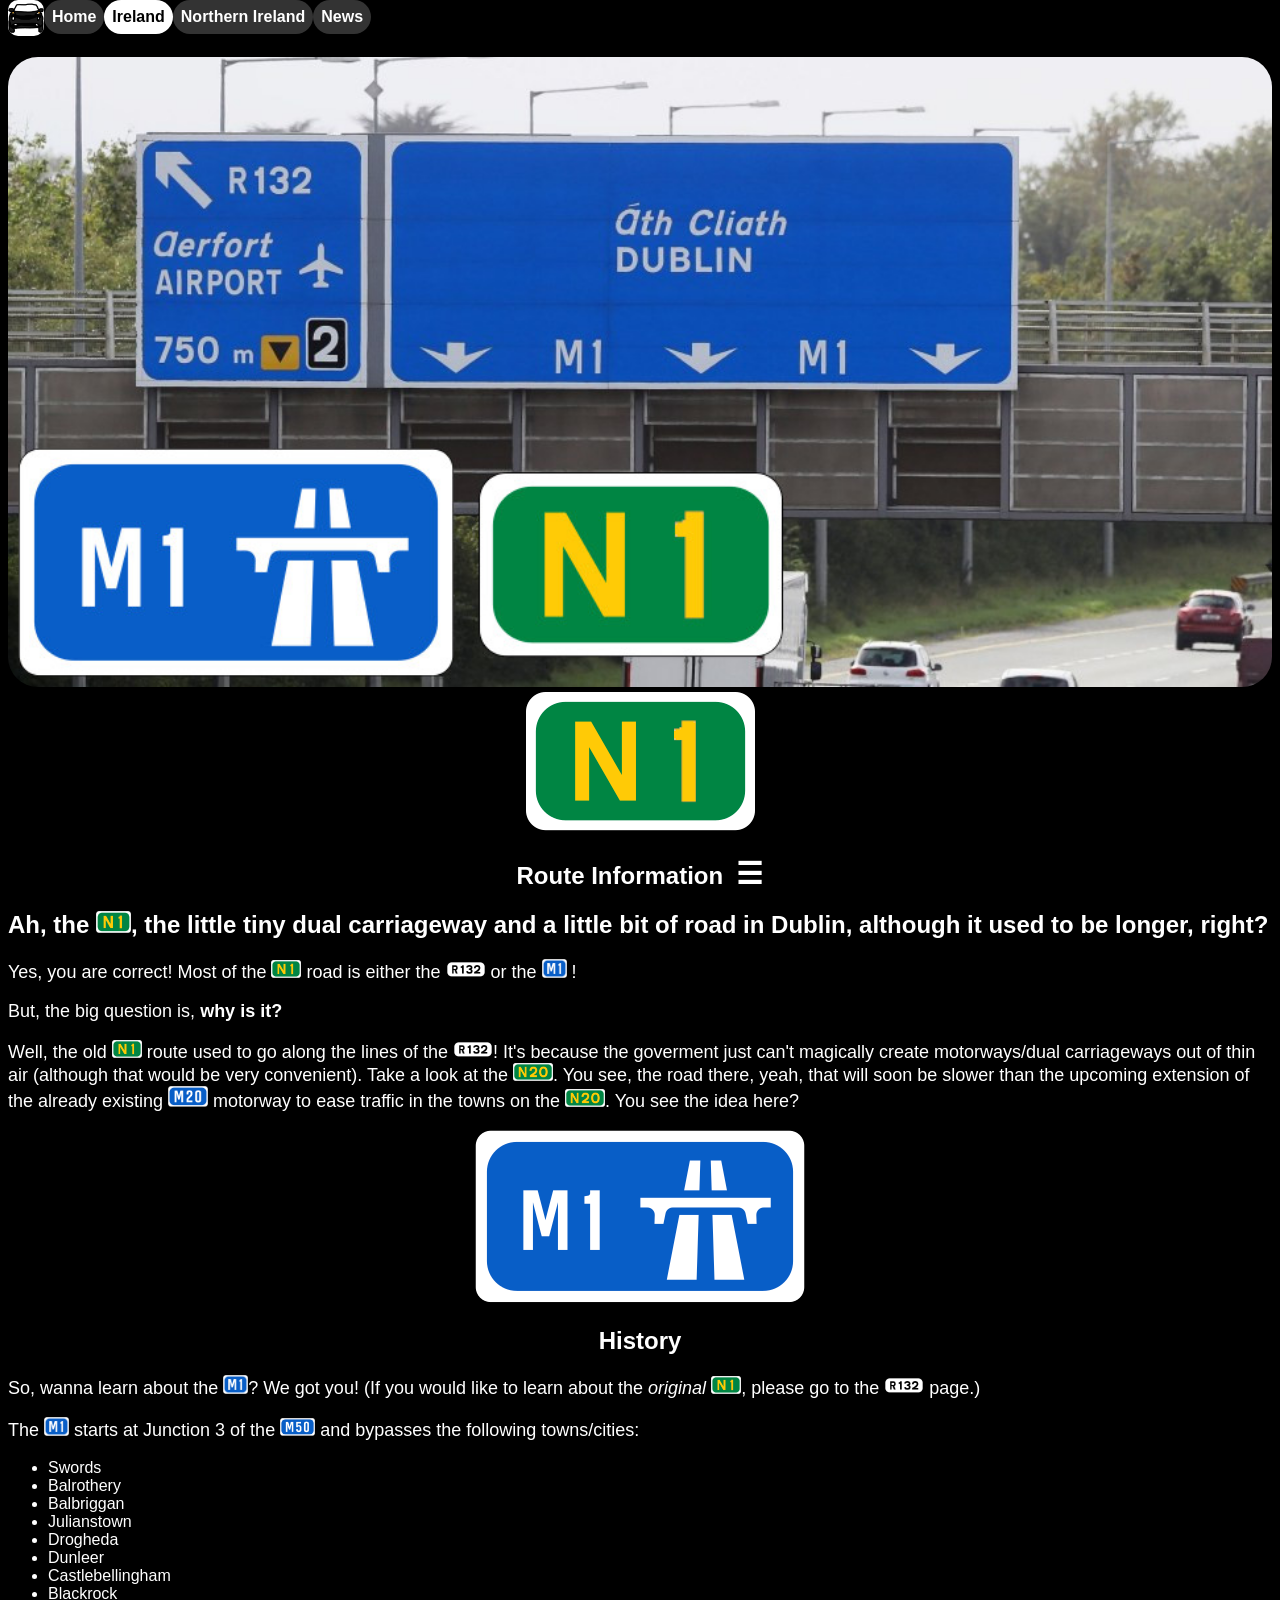
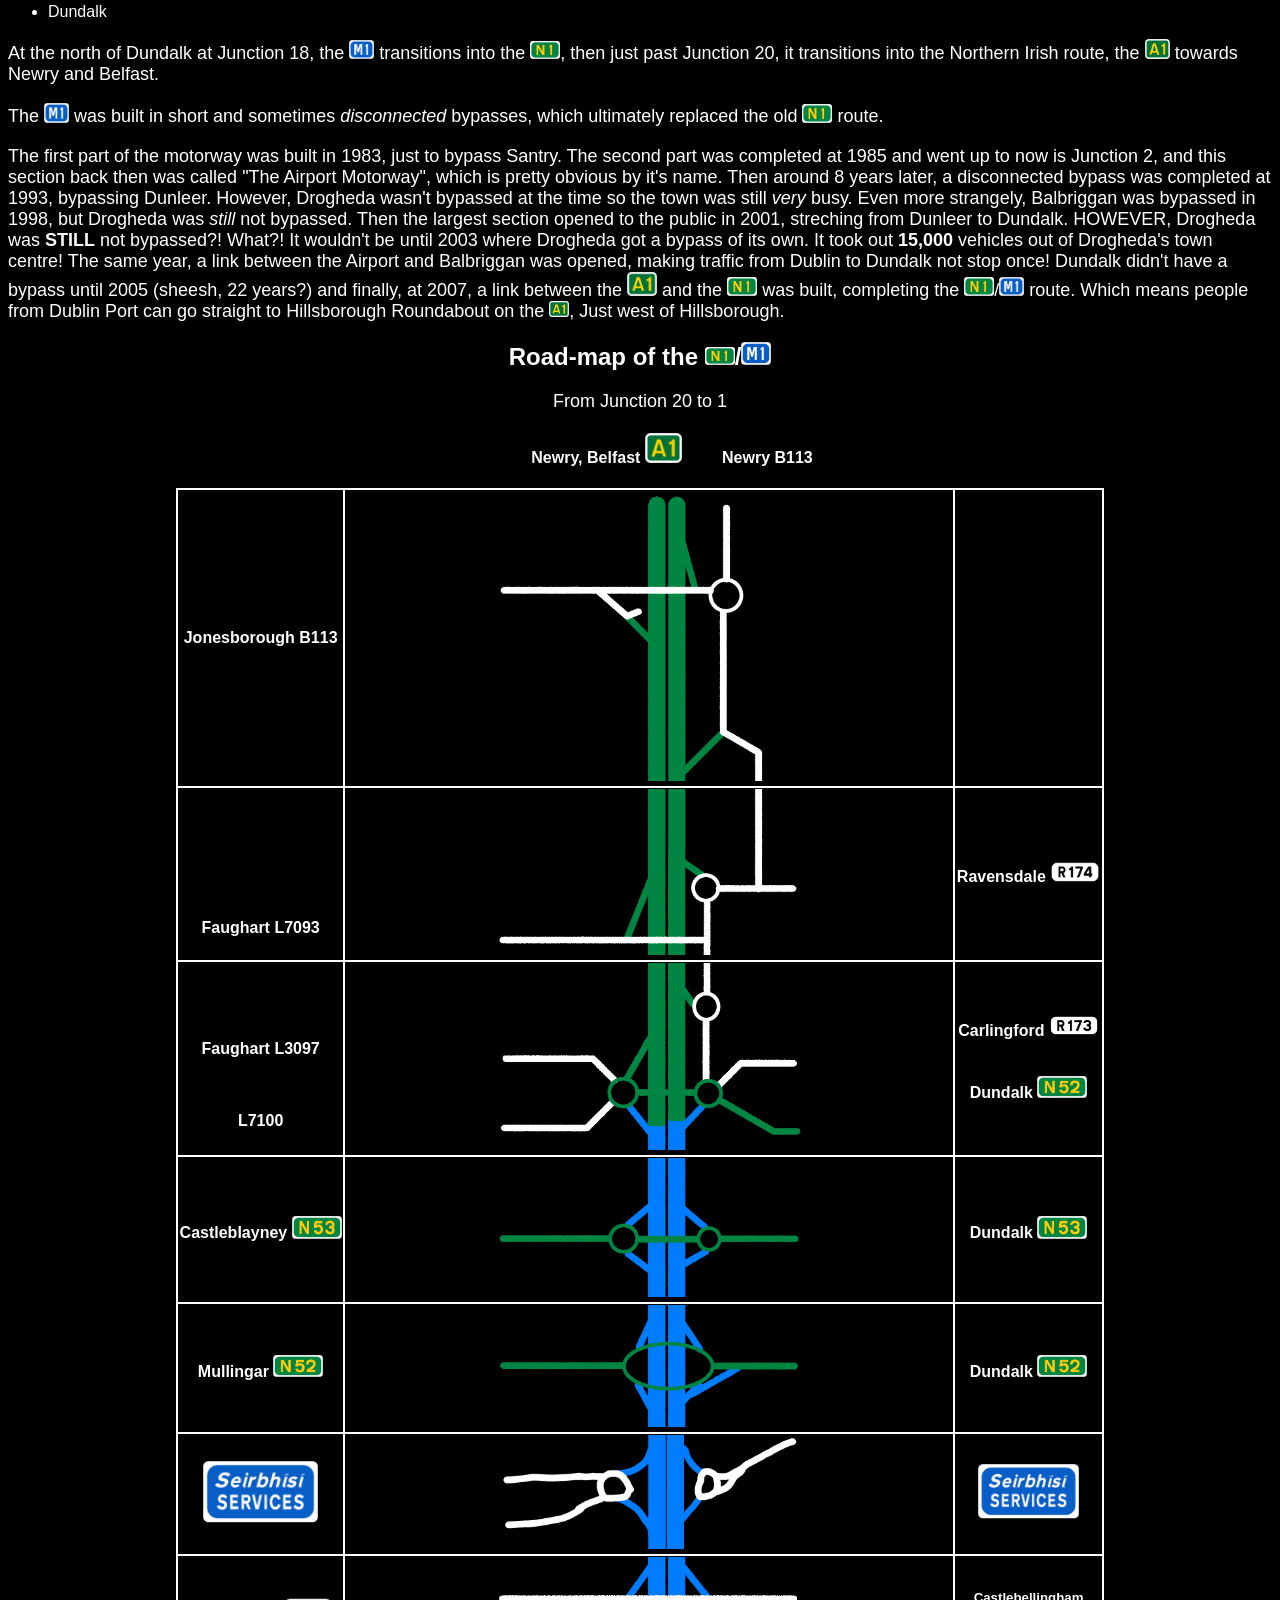
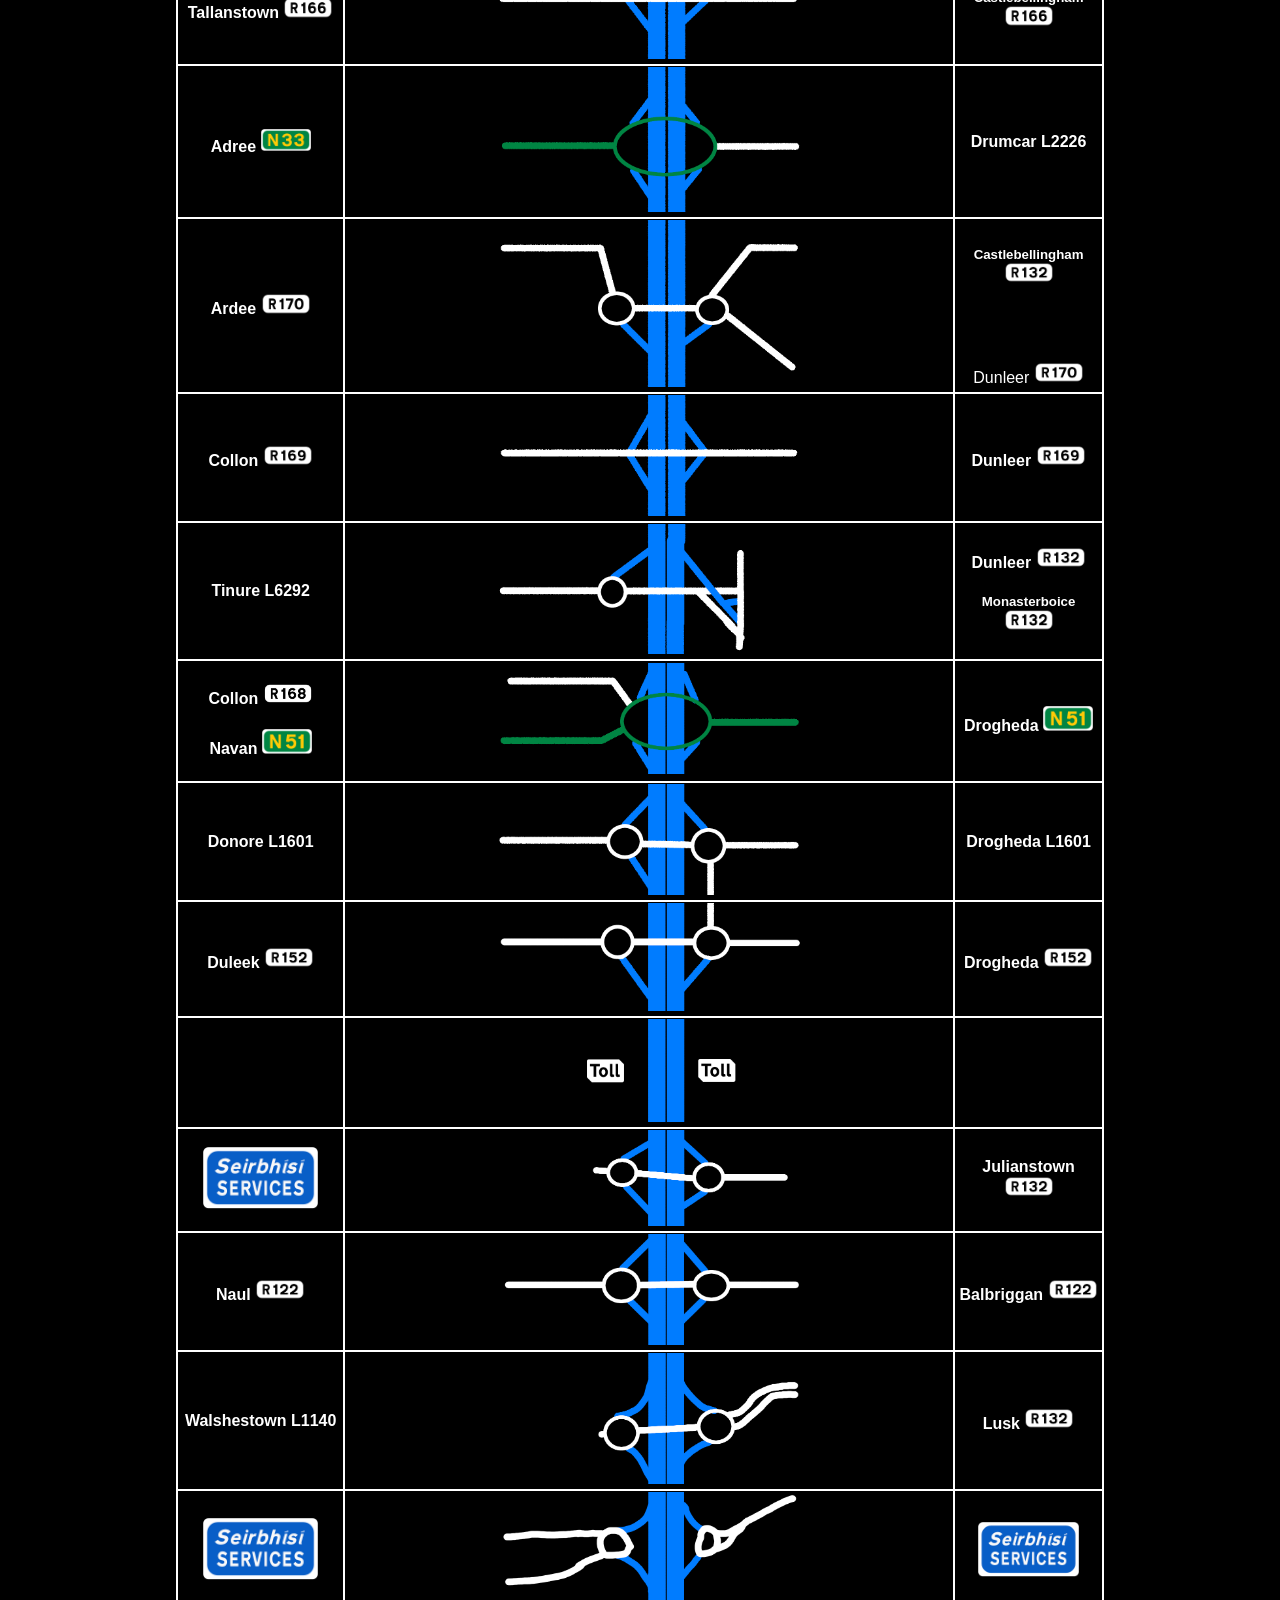
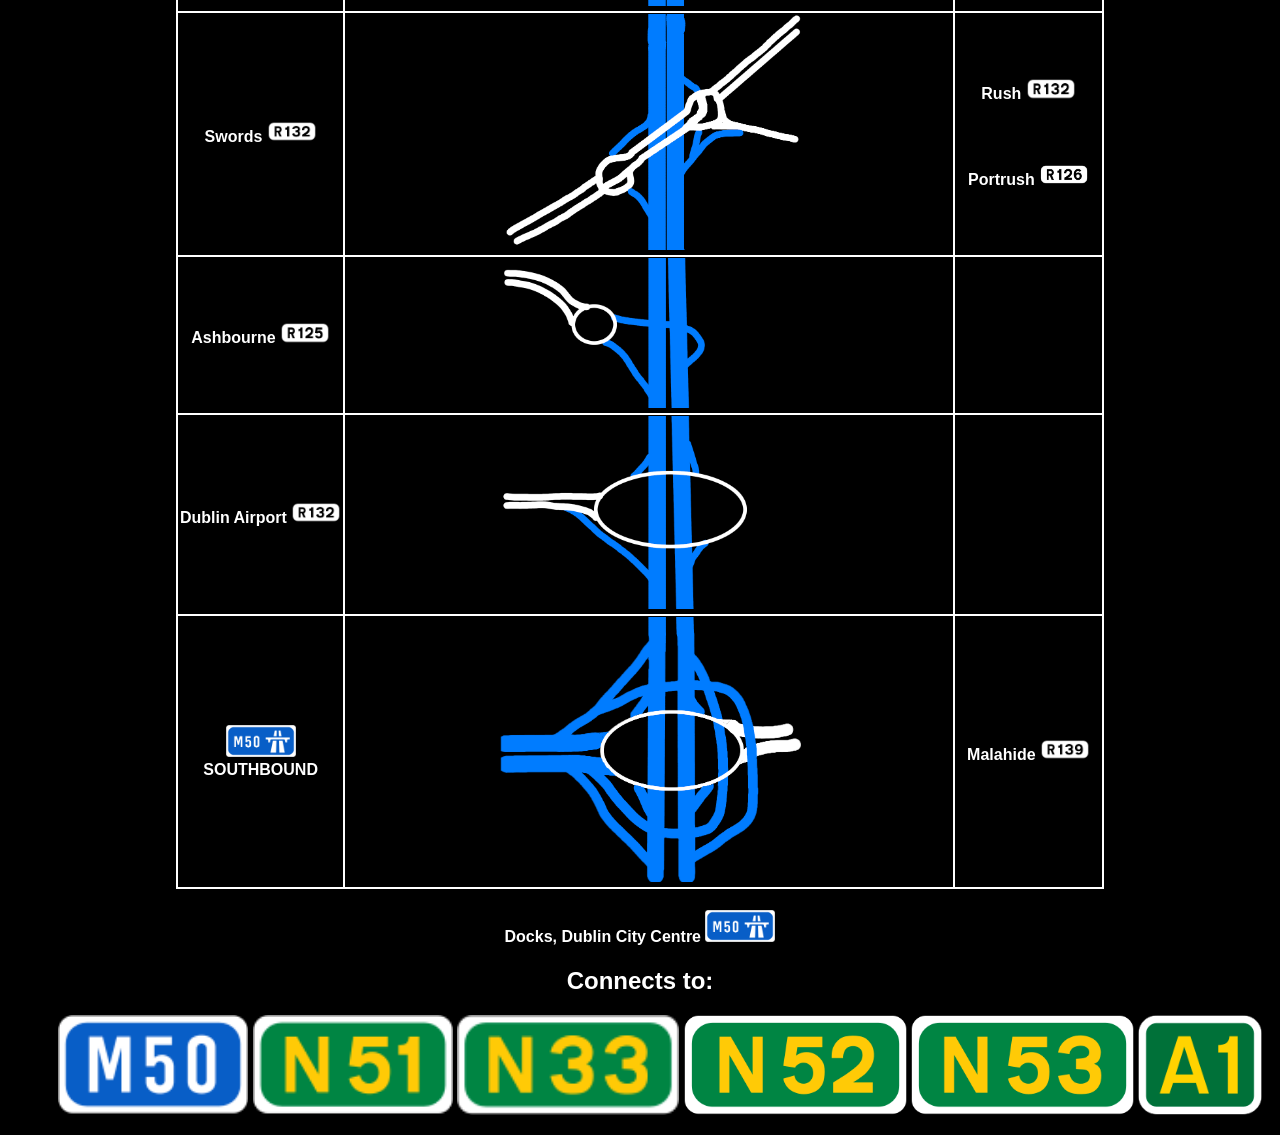
==== commit 79fc131d: "Updated N1/M1" ====
--- a/countries/ireland/roads/m1.html
+++ b/countries/ireland/roads/m1.html
@@ -103,7 +103,7 @@
             <h3>Route type:</h3>
             <p>Motorway</p>
         </div>
-        <h2>Ah, the N1, the little tiny dual carriageway and a little bit of road in Dublin, although it used to be longer, right?</h2>
+        <h2>Ah, the <img style="width: 35px;" src="./images/n1:m1/n1.png" alt="N1">, the little tiny dual carriageway and a little bit of road in Dublin, although it used to be longer, right?</h2>
         <p>Yes, you are correct! Most of the <img style="width: 30px;" src="./images/n1:m1/n1.png" alt="N1"> road is either the <img style="width: 40px;" src="./images/n1:m1/r132.png" alt="R132">  or the <img style="width: 25px;" src="./images/n1:m1/m1_no_entry_icon.png" alt="M1"> !</p>
         <p>But, the big question is, <strong>why is it?</strong></p>
         <p>Well, the old <img style="width: 30px;" src="./images/n1:m1/n1.png" alt="N1"> route used to go along the lines of the <img style="width: 40px;" src="./images/n1:m1/r132.png" alt="R132">! It's because the goverment just can't magically create motorways/dual carriageways out of thin air (although that would be very convenient). Take a look at the <img style="width: 40px;" src="./images/n20:m20/n20.png" alt="N20">. You see, the road there, yeah, that will soon be slower than the upcoming extension of the already existing <img style="width: 40px;" src="./images/n20:m20/m20_no_entry_icon.png" alt="M20"> motorway to ease traffic in the towns on the <img style="width: 40px;" src="./images/n20:m20/n20.png" alt="N20">. You see the idea here?</p>
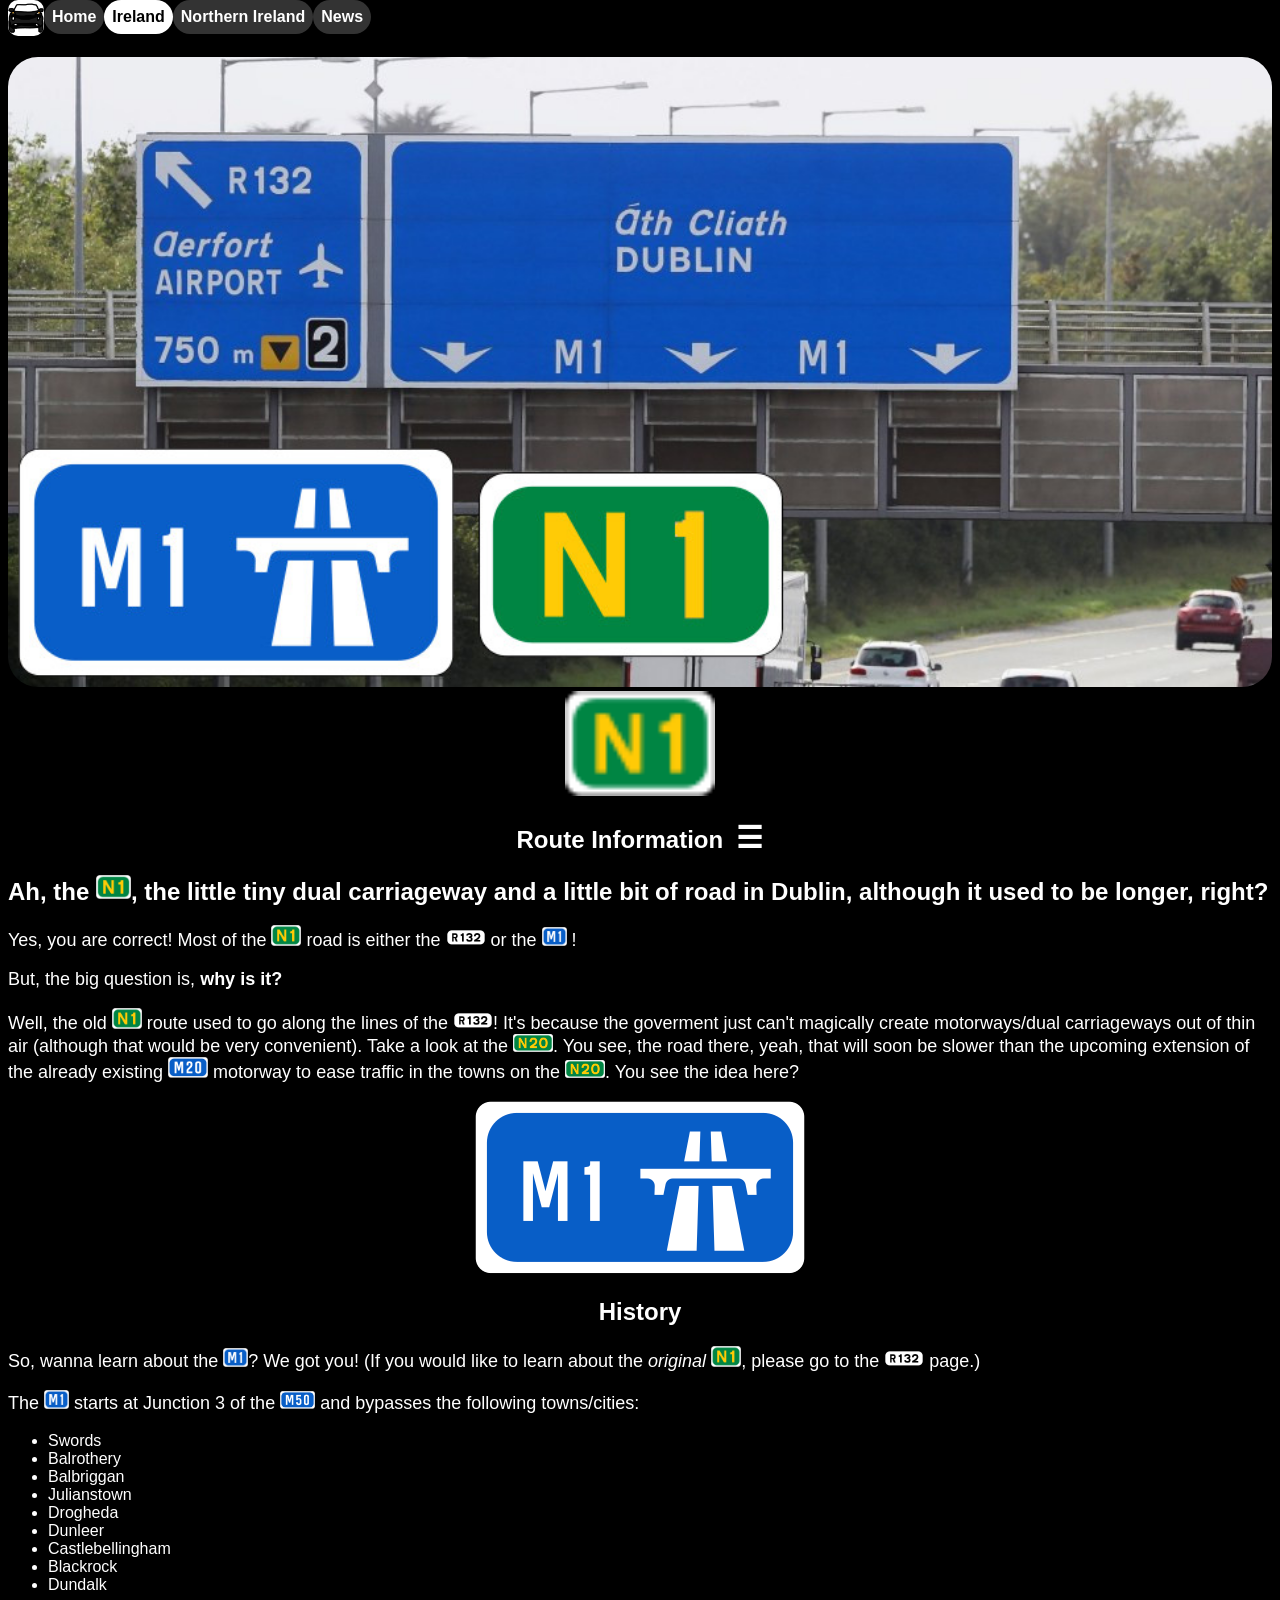
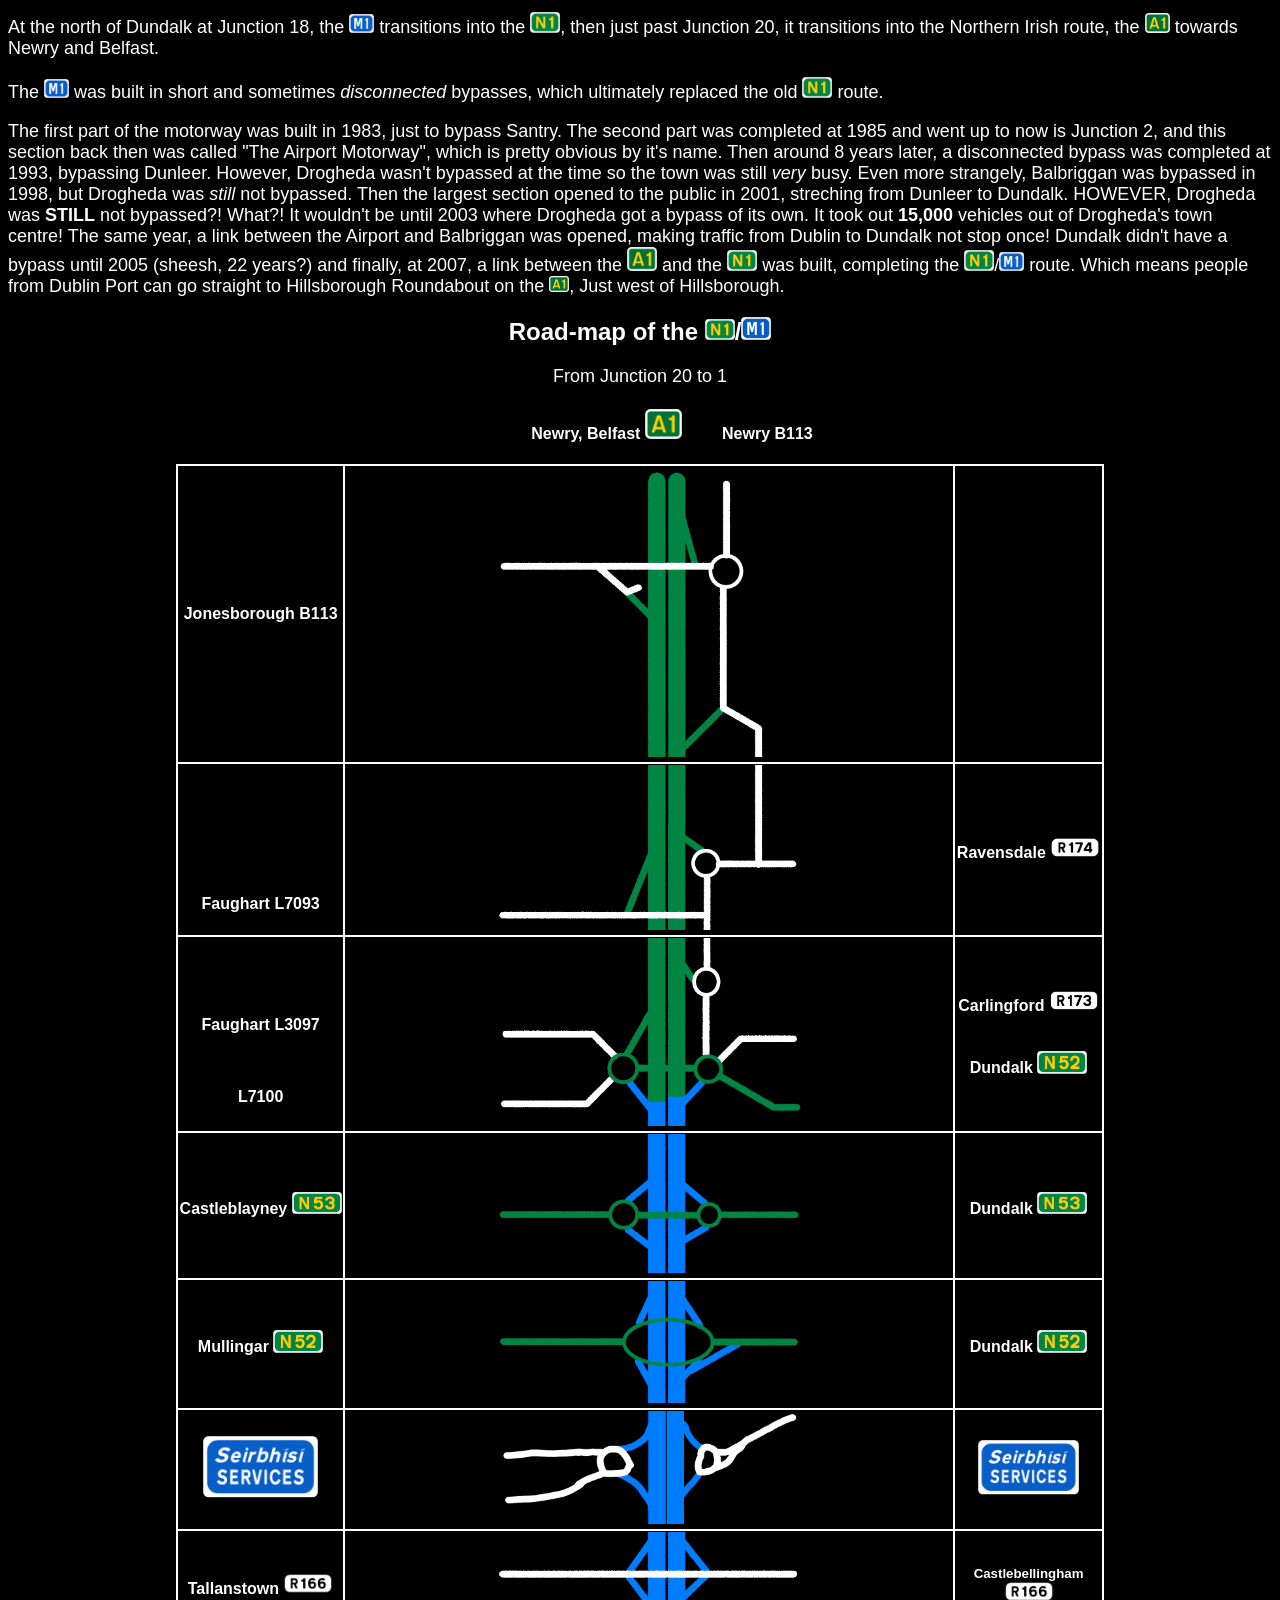
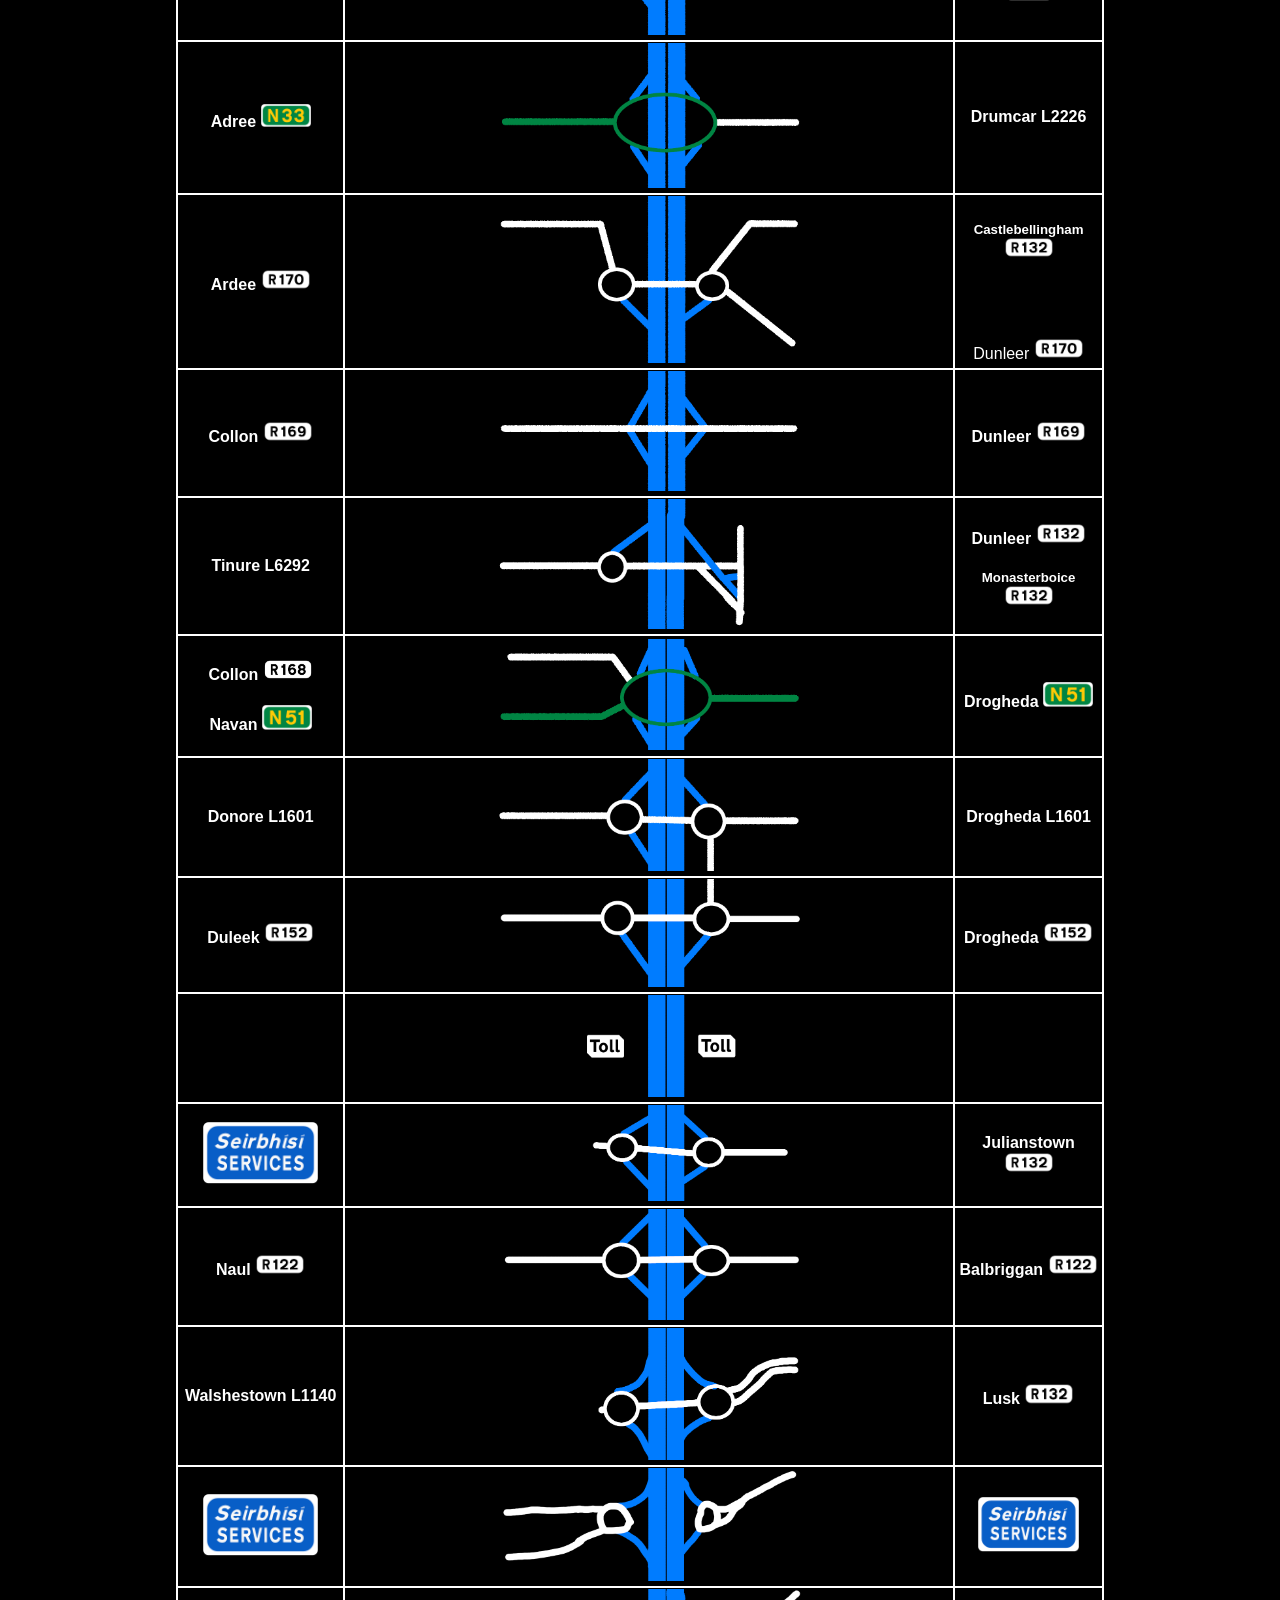
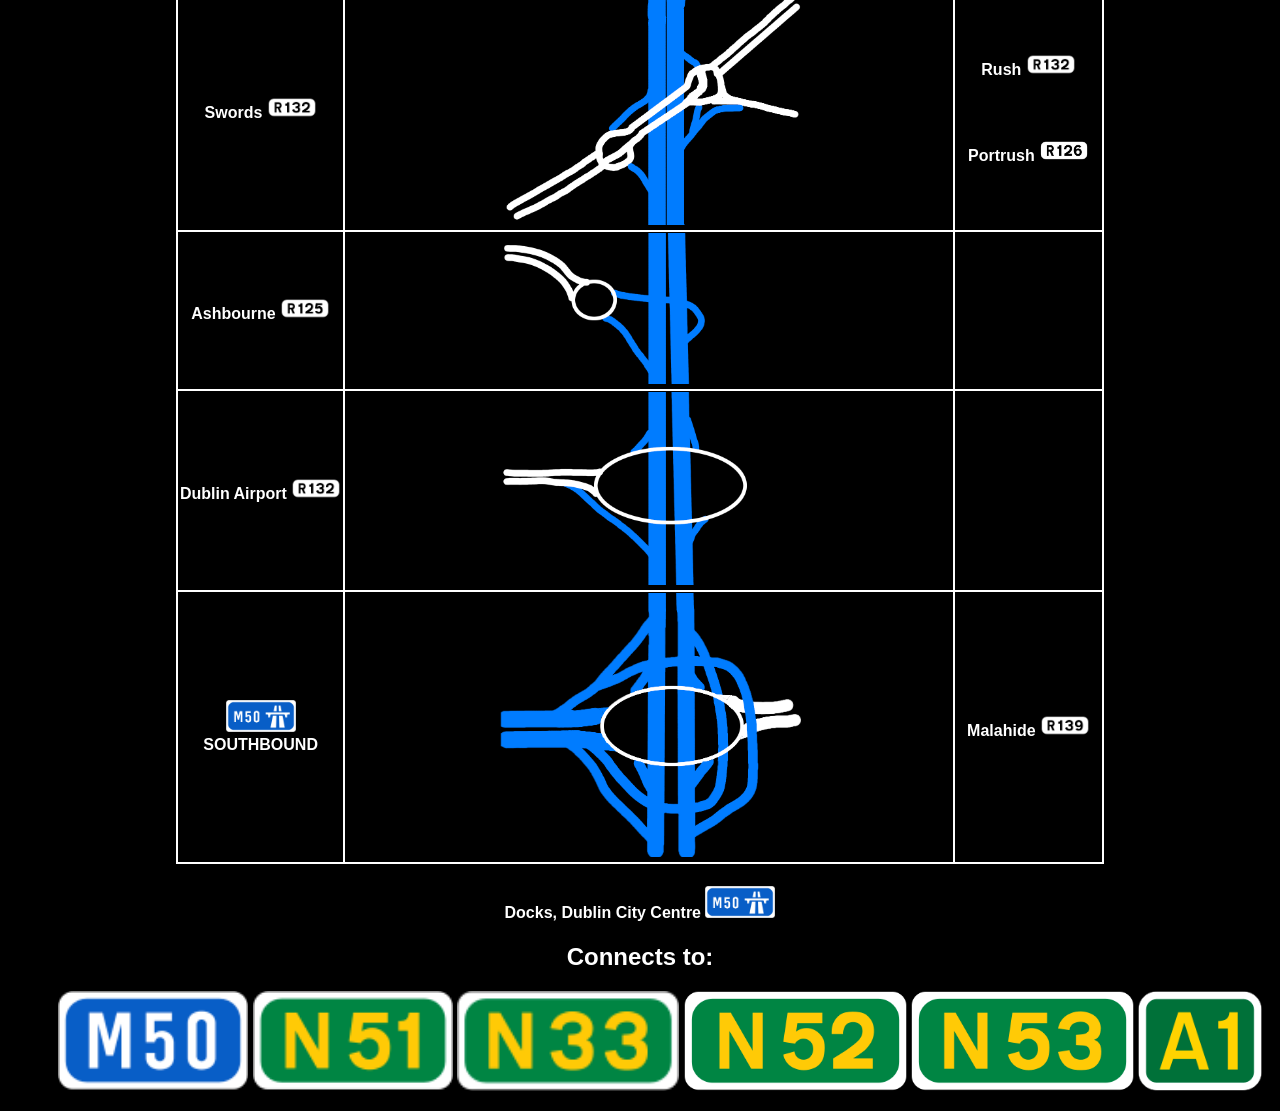
==== commit 11363408: "add N4/M4 page" ====
--- a/countries/ireland/roads/m1.html
+++ b/countries/ireland/roads/m1.html
@@ -19,7 +19,7 @@
         <div class="centre">
             <img style="width: 100%; border-radius: 30px;" src="./images/n1:m1/bgmod1.jpg" alt="bgmod1">
             <br>
-            <img src="./images/n1:m1/n1.png" alt="n1">
+            <img src="./images/n1:m1/n1.png" alt="n1" width="150px">
         </div>
         <div class="centre"><h2>Route Information ‎ <span style="font-size:30px; cursor:pointer;" onclick="openInfo()">&#9776;</span></h2></div>
         <div id="infoBar" class="info">
